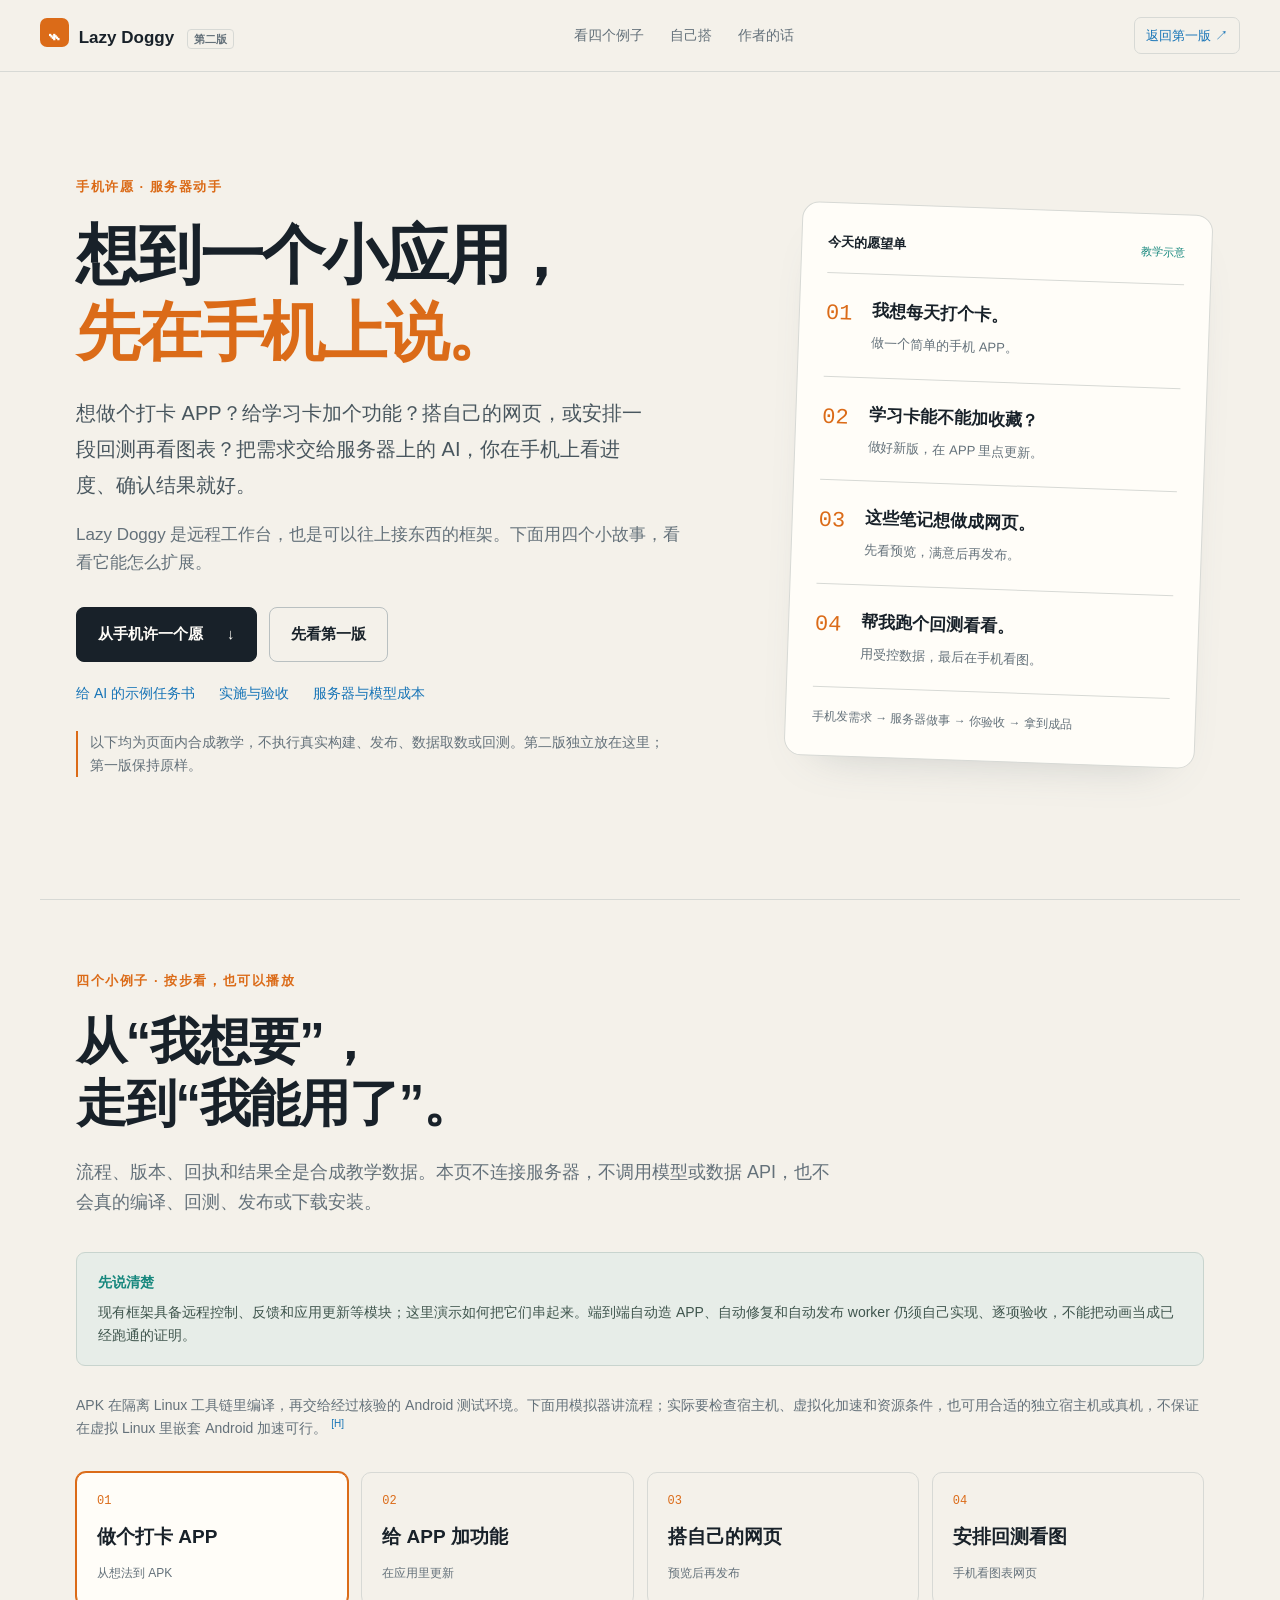
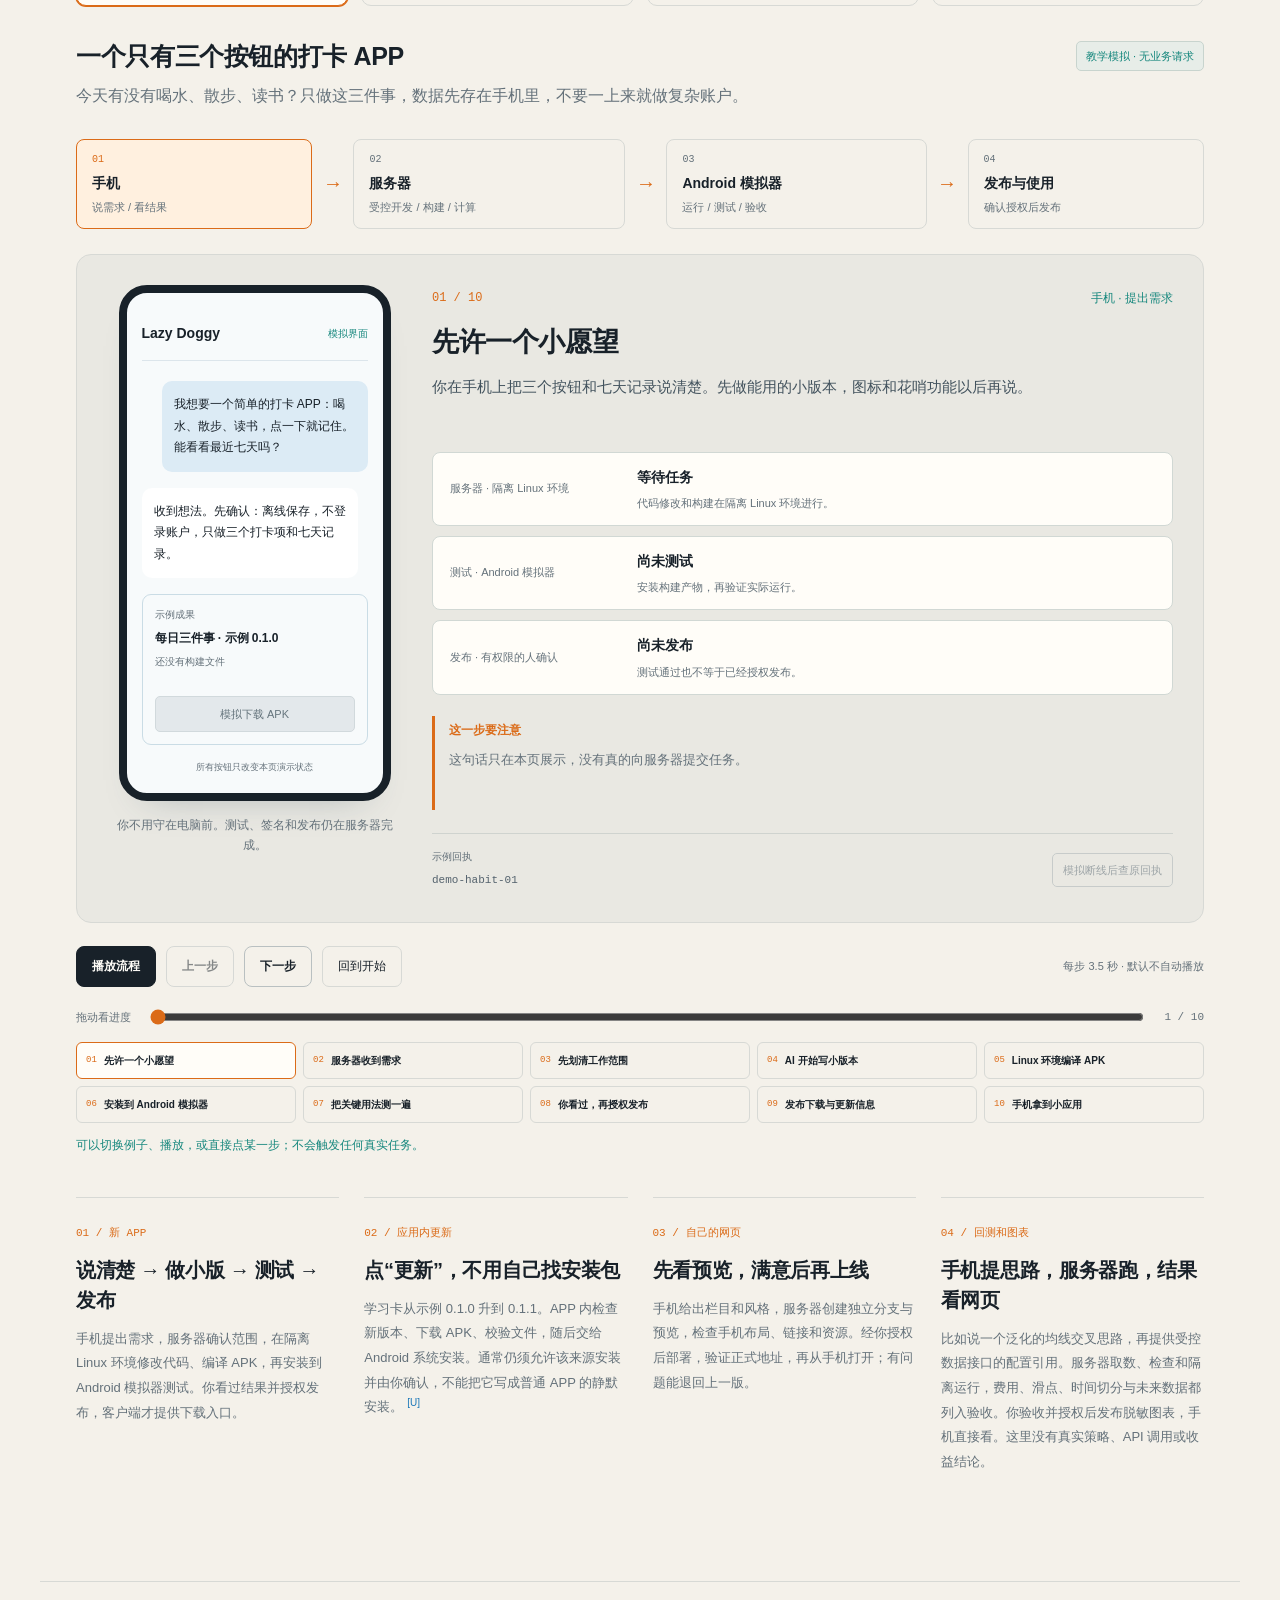
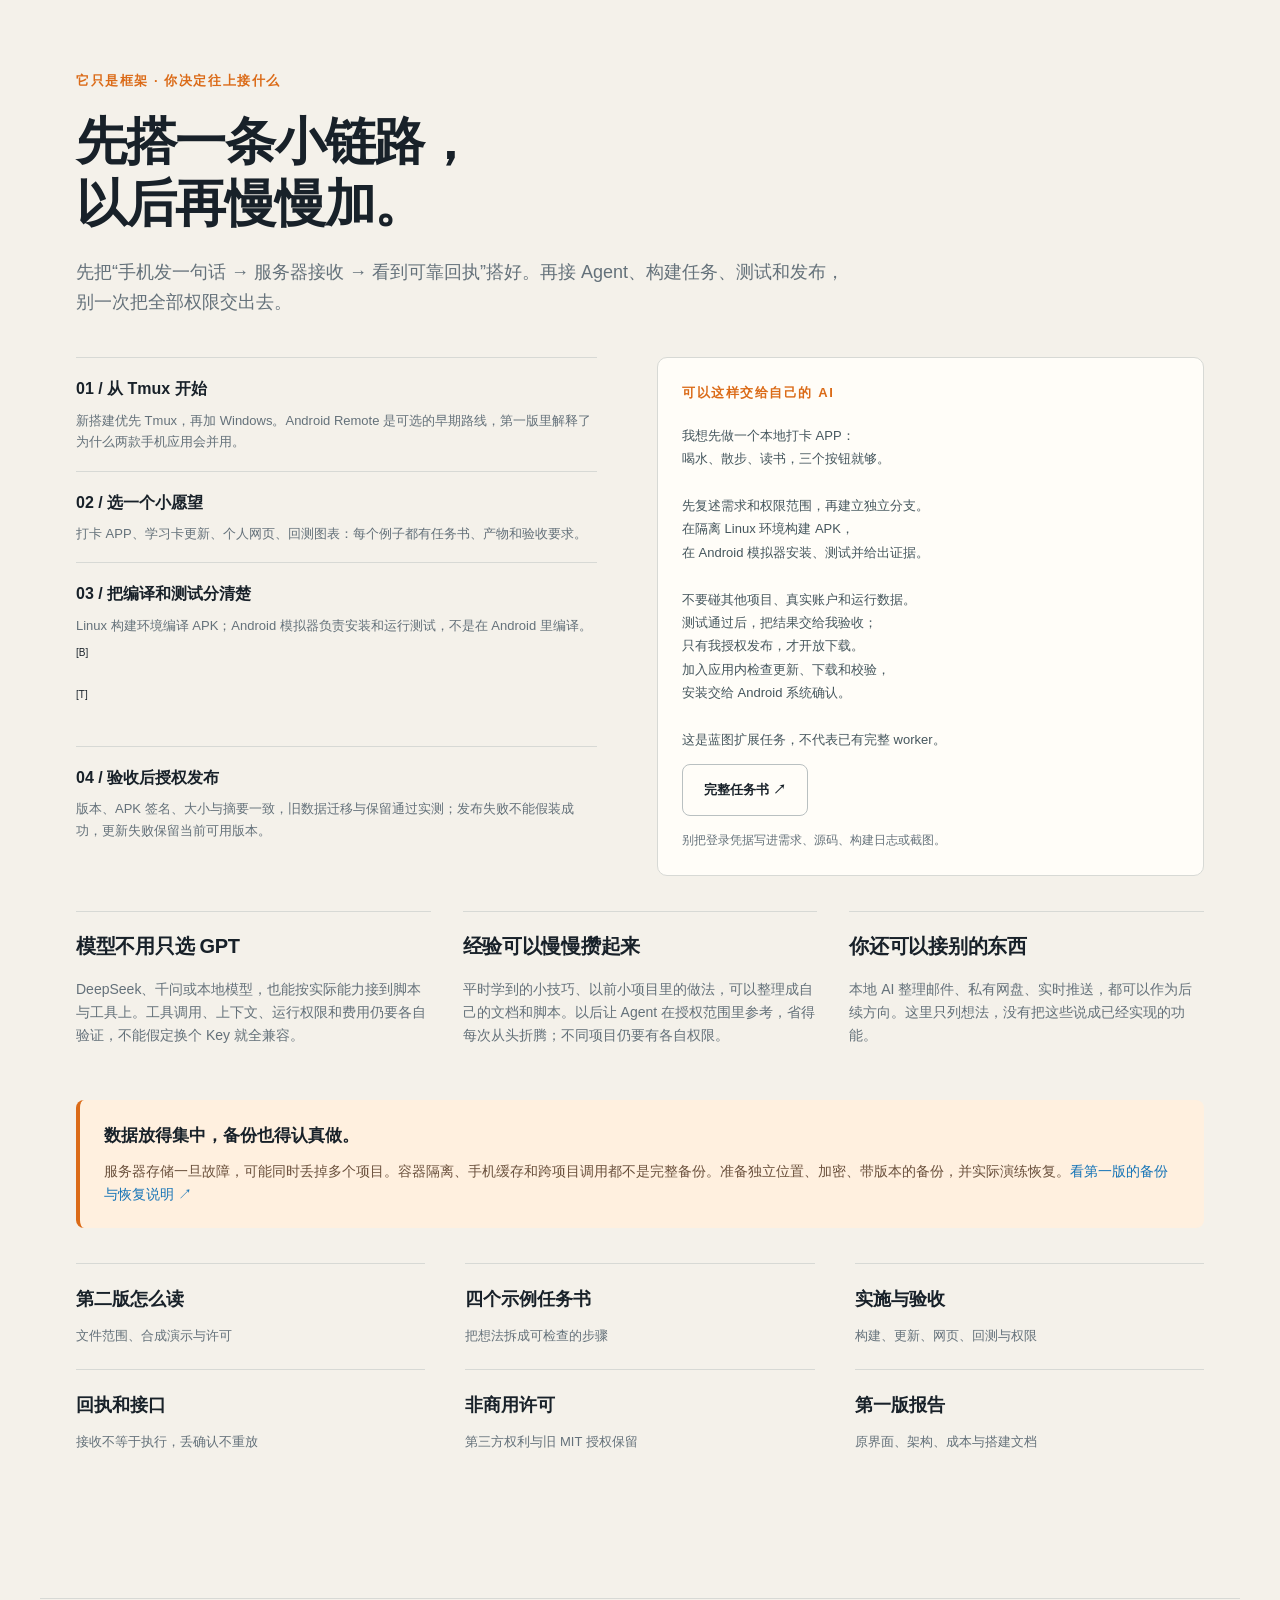
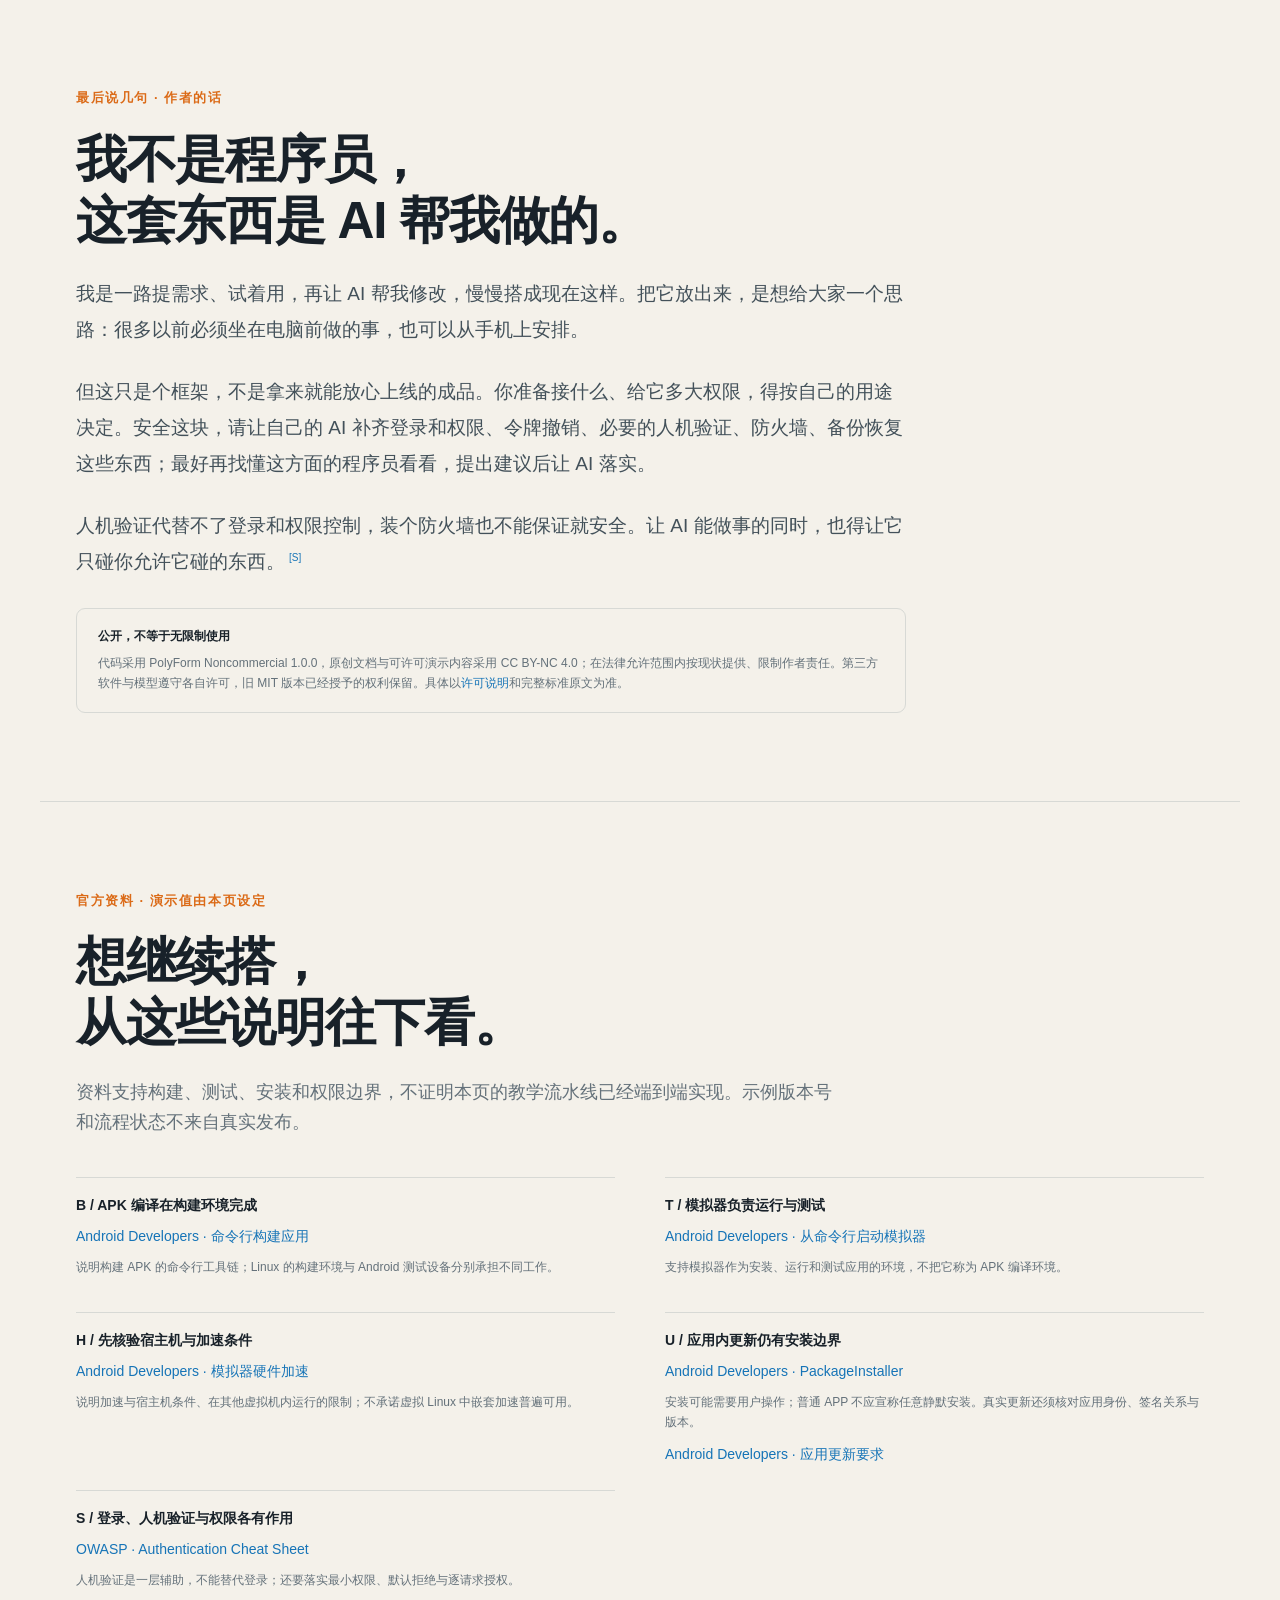
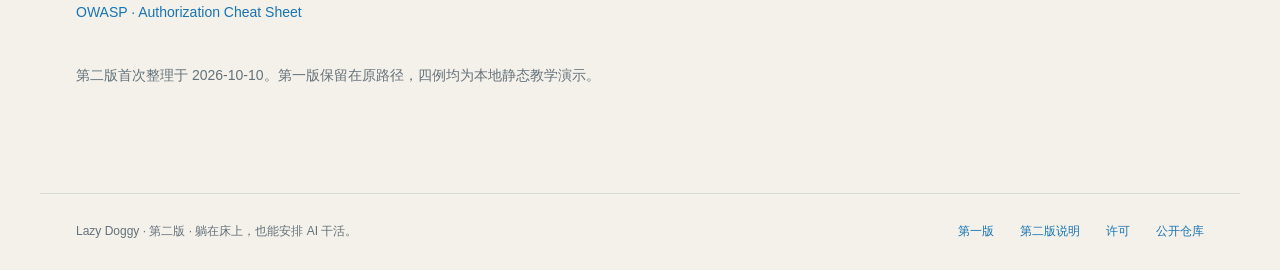
==== v2/index.html @ 96fee5d8 "Add separate second edition with four interactive teaching examples" ====
<!doctype html>
<html lang="zh-CN">
<head>
  <meta charset="utf-8">
  <meta name="viewport" content="width=device-width,initial-scale=1">
  <meta name="description" content="Lazy Doggy 第二版：手机许愿、服务器开发、应用内更新、网页发布与回测图表的四个互动教学示例。">
  <meta property="og:type" content="article">
  <meta property="og:title" content="Lazy Doggy 第二版 · 手机许愿，服务器动手">
  <meta property="og:description" content="四个合成教学小故事：做 APP、应用内更新、搭网页、看回测图表。框架怎么接，由你自己决定。">
  <meta property="og:url" content="https://hoary-stock.github.io/lazy-doggy/v2/">
  <meta name="referrer" content="no-referrer">
  <meta http-equiv="Content-Security-Policy" content="default-src 'none'; script-src 'self'; style-src 'self'; img-src 'self' data:; connect-src 'none'; object-src 'none'; base-uri 'none'; form-action 'none'">
  <title>Lazy Doggy 第二版 · 手机许愿，服务器动手</title>
  <link rel="stylesheet" href="../assets/showcase.css">
  <link rel="stylesheet" href="assets/v2.css">
  <script src="assets/scenarios.js" defer></script>
  <script src="assets/v2.js" defer></script>
</head>
<body>
<a class="skip" href="#overview">跳到正文</a>
<header class="topbar">
  <a class="brand" href="#overview"><span class="brand-mark" aria-hidden="true">⌁</span> Lazy Doggy <small>第二版</small></a>
  <nav aria-label="主要章节"><a href="#examples">看四个例子</a><a href="#build">自己搭</a><a href="#statement">作者的话</a></nav>
  <a class="quiet" href="../index.html">返回第一版 ↗</a>
</header>
<main>
<section class="page v2-hero" id="overview">
  <div>
    <p class="eyebrow">手机许愿 · 服务器动手</p>
    <h1>想到一个小应用，<br><em>先在手机上说。</em></h1>
    <p class="lead">想做个打卡 APP？给学习卡加个功能？搭自己的网页，或安排一段回测再看图表？把需求交给服务器上的 AI，你在手机上看进度、确认结果就好。</p>
    <p class="intro-text">Lazy Doggy 是远程工作台，也是可以往上接东西的框架。下面用四个小故事，看看它能怎么扩展。</p>
    <div class="hero-actions"><a class="primary" href="#examples">从手机许一个愿 <span aria-hidden="true">↓</span></a><a class="secondary" href="../index.html">先看第一版</a></div>
    <div class="hero-shortcuts"><a href="docs/example-tasks.md">给 AI 的示例任务书</a><a href="docs/implementation-checklist.md">实施与验收</a><a href="../docs/costs.md">服务器与模型成本</a></div>
    <p class="fine hero-boundary">以下均为页面内合成教学，不执行真实构建、发布、数据取数或回测。第二版独立放在这里；第一版保持原样。</p>
  </div>
  <aside class="wish-card" aria-label="四个教学愿望">
    <span class="card-topline">今天的愿望单 <span>教学示意</span></span>
    <div class="wish-item"><span>01</span><div><b>我想每天打个卡。</b><small>做一个简单的手机 APP。</small></div></div>
    <div class="wish-item"><span>02</span><div><b>学习卡能不能加收藏？</b><small>做好新版，在 APP 里点更新。</small></div></div>
    <div class="wish-item"><span>03</span><div><b>这些笔记想做成网页。</b><small>先看预览，满意后再发布。</small></div></div>
    <div class="wish-item"><span>04</span><div><b>帮我跑个回测看看。</b><small>用受控数据，最后在手机看图。</small></div></div>
    <p>手机发需求 → 服务器做事 → 你验收 → 拿到成品</p>
  </aside>
</section>

<section class="page example-page" id="examples">
  <p class="eyebrow">四个小例子 · 按步看，也可以播放</p>
  <h2>从“我想要”，<br>走到“我能用了”。</h2>
  <p class="intro">流程、版本、回执和结果全是合成教学数据。本页不连接服务器，不调用模型或数据 API，也不会真的编译、回测、发布或下载安装。</p>
  <div class="scope-note"><b>先说清楚</b><p>现有框架具备远程控制、反馈和应用更新等模块；这里演示如何把它们串起来。端到端自动造 APP、自动修复和自动发布 worker 仍须自己实现、逐项验收，不能把动画当成已经跑通的证明。</p></div>
  <p class="fine">APK 在隔离 Linux 工具链里编译，再交给经过核验的 Android 测试环境。下面用模拟器讲流程；实际要检查宿主机、虚拟化加速和资源条件，也可用合适的独立宿主机或真机，不保证在虚拟 Linux 里嵌套 Android 加速可行。<sup class="citation"><a href="#ref-android-acceleration" aria-label="参考 H：Android 模拟器硬件加速限制">[H]</a></sup></p>
  <div class="scenario-tabs" role="group" aria-label="选择示例">
    <button type="button" data-scenario="habit" aria-pressed="true"><span>01</span><b>做个打卡 APP</b><small>从想法到 APK</small></button>
    <button type="button" data-scenario="update" aria-pressed="false"><span>02</span><b>给 APP 加功能</b><small>在应用里更新</small></button>
    <button type="button" data-scenario="website" aria-pressed="false"><span>03</span><b>搭自己的网页</b><small>预览后再发布</small></button>
    <button type="button" data-scenario="backtest" aria-pressed="false"><span>04</span><b>安排回测看图</b><small>手机看图表网页</small></button>
  </div>
  <div class="scenario-summary"><div><h3 id="scenario-title">一个只有三个按钮的打卡 APP</h3><p id="scenario-description">今天有没有喝水、散步、读书？只做这三件事，数据先存在手机里，不要一上来就做复杂账户。</p></div><span class="synthetic-label">教学模拟 · 无业务请求</span></div>
  <div class="journey" aria-label="当前流程阶段">
    <div data-node="phone" class="journey-node is-active"><span>01</span><b>手机</b><small>说需求 / 看结果</small></div><span class="journey-arrow" aria-hidden="true">→</span>
    <div data-node="server" class="journey-node"><span>02</span><b>服务器</b><small>受控开发 / 构建 / 计算</small></div><span class="journey-arrow" aria-hidden="true">→</span>
    <div data-node="test" class="journey-node"><span>03</span><b id="test-node-title">Android 模拟器</b><small>运行 / 测试 / 验收</small></div><span class="journey-arrow" aria-hidden="true">→</span>
    <div data-node="release" class="journey-node"><span>04</span><b>发布与使用</b><small>确认授权后发布</small></div>
  </div>
  <div class="demo-board">
    <div class="demo-phone-wrap">
      <div class="demo-phone">
        <div class="demo-phone-head">Lazy Doggy <span>模拟界面</span></div>
        <p class="demo-message user-message" id="phone-wish">我想要一个简单的打卡 APP，喝水、散步、读书，点一下就记住。</p>
        <p class="demo-message agent-message" id="phone-reply">先把需求说清楚，再交给服务器。</p>
        <div class="phone-result" id="phone-result"><small>示例成果</small><b id="artifact-name">每日三件事 · 0.1.0</b><span id="artifact-status">还没有构建文件</span><button type="button" id="result-button" disabled>模拟下载 APK</button></div>
        <p class="phone-foot">所有按钮只改变本页演示状态</p>
      </div>
      <p class="device-caption" id="device-caption">你不用守在电脑前。测试、签名和发布仍在服务器完成。</p>
    </div>
    <div class="server-work">
      <div class="stage-head"><span id="step-counter">01 / 10</span><span id="step-badge">手机 · 提出需求</span></div>
      <h3 id="step-title">先许一个小愿望</h3>
      <p class="step-description" id="step-description">把最想要的功能说清楚，先做一个小版本。</p>
      <div class="work-cards">
        <article><span class="work-kicker">服务器 · 隔离 Linux 环境</span><b id="build-status">等待任务</b><p id="build-detail">代码修改和 APK 编译在这里进行。</p></article>
        <article><span class="work-kicker" id="test-kicker">测试 · Android 模拟器</span><b id="test-status">尚未测试</b><p id="test-detail">安装构建产物，再验证实际运行。</p></article>
        <article><span class="work-kicker">发布 · 有权限的人确认</span><b id="release-status">尚未发布</b><p id="release-detail">测试通过也不等于已经授权发布。</p></article>
      </div>
      <div class="step-guard"><b>这一步要注意</b><p id="step-guard">页面只是教学，没有真的向服务器提交任务。</p><span id="step-reference" class="step-reference"></span></div>
      <div class="receipt-line"><div><small>示例回执</small><code id="receipt-id">demo-habit-01</code></div><button type="button" id="receipt-button" disabled>模拟断线后查原回执</button></div>
    </div>
  </div>
  <div class="playback-controls" role="group" aria-label="流程播放与逐步控制">
    <button type="button" id="play-button" class="primary">播放流程</button><button type="button" id="previous-button" class="secondary" disabled>上一步</button><button type="button" id="next-button" class="secondary">下一步</button><button type="button" id="restart-button" class="quiet">回到开始</button>
    <span class="playback-note">每步 3.5 秒 · 默认不自动播放</span>
  </div>
  <div class="scrubber"><label for="step-range">拖动看进度</label><input id="step-range" type="range" min="0" max="9" value="0" step="1" aria-valuetext="第 1 步，共 10 步"><output id="range-label" for="step-range">1 / 10</output></div>
  <div id="step-list" class="step-list" role="group" aria-label="选择流程步骤"></div>
  <p id="interaction-status" class="interaction-status" role="status">可以切换例子、播放，或直接点某一步；不会触发任何真实任务。</p>
  <noscript><p class="scope-note">互动需要浏览器开启 JavaScript；也可以直接阅读下方流程摘要和示例任务书。</p></noscript>
  <div id="backtest-chart" class="backtest-panel" hidden>
    <div class="chart-heading"><div><p class="eyebrow">回测图表 · 只演示这条链路</p><h3>跑完以后，手机看一个图表网页。</h3></div><span id="chart-status" class="synthetic-label">先完成数据与脚本检查</span></div>
    <p class="fine">这条曲线只有 12 个预设合成数字，没有单位、标的、收益率或真实回测结论。切到第 7 步才展示；往回看，图表也会回到尚未生成的状态。</p>
    <svg id="synthetic-chart" class="synthetic-chart" viewBox="0 0 720 280" role="img" aria-labelledby="chart-title chart-description">
      <title id="chart-title">无单位合成教学曲线</title><desc id="chart-description">图表只展示页面预设的十二个数字，不是策略运算或实际回测结果。</desc>
      <g class="chart-grid"><path d="M62 38H690M62 88H690M62 138H690M62 188H690M62 238H690"></path><path d="M62 38V238M219 38V238M376 38V238M533 38V238M690 38V238"></path></g>
      <g class="chart-axis-text"><text x="62" y="23">合成值（无单位）</text><text x="62" y="262">1</text><text x="376" y="262" text-anchor="middle">示意时点</text><text x="690" y="262" text-anchor="end">12</text></g>
      <text id="chart-empty" class="chart-empty" x="376" y="143" text-anchor="middle">尚未生成 · 第 7 步出现合成曲线</text>
      <polyline id="backtest-chart-line" class="chart-line" points="" hidden></polyline>
      <g id="backtest-chart-points" class="chart-points" hidden></g>
    </svg>
    <div class="gif-preview"><div><b>也可以看这条链路的小动图</b><p>合成教学动图，曲线不是实际回测结果。动图和上方图表是两套独立的合成示意；它单独展示完整链路，不跟随上方步骤。默认显示静态图，点播放才切到动图；停止会回到静态图，不是暂停在原帧。</p><button id="gif-toggle" class="secondary" type="button" aria-pressed="false">播放动图</button><a href="assets/backtest-flow.gif" target="_blank" rel="noreferrer">查看完整动图 ↗</a><a href="docs/example-tasks.md">第四例任务书 ↗</a></div><figure><img id="backtest-flow-image" src="assets/backtest-flow.svg" width="840" height="1050" loading="lazy" alt="合成教学流程：手机提交泛化策略，服务器接收、检查数据、隔离回测并经授权发布图表，手机查看；不展示真实回测结果。"><figcaption>合成教学动图 · 仅说明流程，不运行策略</figcaption></figure></div>
  </div>
  <div class="example-summaries">
    <article><span>01 / 新 APP</span><h3>说清楚 → 做小版 → 测试 → 发布</h3><p>手机提出需求，服务器确认范围，在隔离 Linux 环境修改代码、编译 APK，再安装到 Android 模拟器测试。你看过结果并授权发布，客户端才提供下载入口。</p></article>
    <article><span>02 / 应用内更新</span><h3>点“更新”，不用自己找安装包</h3><p>学习卡从示例 0.1.0 升到 0.1.1。APP 内检查新版本、下载 APK、校验文件，随后交给 Android 系统安装。通常仍须允许该来源安装并由你确认，不能把它写成普通 APP 的静默安装。<sup class="citation"><a href="#ref-android-update" aria-label="参考 U：Android 安装与应用签名">[U]</a></sup></p></article>
    <article><span>03 / 自己的网页</span><h3>先看预览，满意后再上线</h3><p>手机给出栏目和风格，服务器创建独立分支与预览，检查手机布局、链接和资源。经你授权后部署，验证正式地址，再从手机打开；有问题能退回上一版。</p></article>
    <article><span>04 / 回测和图表</span><h3>手机提思路，服务器跑，结果看网页</h3><p>比如说一个泛化的均线交叉思路，再提供受控数据接口的配置引用。服务器取数、检查和隔离运行，费用、滑点、时间切分与未来数据都列入验收。你验收并授权后发布脱敏图表，手机直接看。这里没有真实策略、API 调用或收益结论。</p></article>
  </div>
</section>

<section class="page" id="build">
  <p class="eyebrow">它只是框架 · 你决定往上接什么</p>
  <h2>先搭一条小链路，<br>以后再慢慢加。</h2>
  <p class="intro">先把“手机发一句话 → 服务器接收 → 看到可靠回执”搭好。再接 Agent、构建任务、测试和发布，别一次把全部权限交出去。</p>
  <div class="build-layout">
    <ol class="build-steps">
      <li><a href="../docs/quickstart.md"><b>01 / 从 Tmux 开始</b><span>新搭建优先 Tmux，再加 Windows。Android Remote 是可选的早期路线，第一版里解释了为什么两款手机应用会并用。</span></a></li>
      <li><a href="docs/example-tasks.md"><b>02 / 选一个小愿望</b><span>打卡 APP、学习卡更新、个人网页、回测图表：每个例子都有任务书、产物和验收要求。</span></a></li>
      <li><a href="docs/implementation-checklist.md"><b>03 / 把编译和测试分清楚</b><span>Linux 构建环境编译 APK；Android 模拟器负责安装和运行测试，不是在 Android 里编译。</span></a><p class="build-citations"><sup class="citation"><a href="#ref-android-build" aria-label="参考 B：Android 命令行构建">[B]</a></sup><sup class="citation"><a href="#ref-android-test" aria-label="参考 T：Android 模拟器测试">[T]</a></sup></p></li>
      <li><a href="../docs/updates-feedback.md"><b>04 / 验收后授权发布</b><span>版本、APK 签名、大小与摘要一致，旧数据迁移与保留通过实测；发布失败不能假装成功，更新失败保留当前可用版本。</span></a></li>
    </ol>
    <aside class="prompt-panel"><p class="eyebrow">可以这样交给自己的 AI</p><pre>我想先做一个本地打卡 APP：
喝水、散步、读书，三个按钮就够。

先复述需求和权限范围，再建立独立分支。
在隔离 Linux 环境构建 APK，
在 Android 模拟器安装、测试并给出证据。

不要碰其他项目、真实账户和运行数据。
测试通过后，把结果交给我验收；
只有我授权发布，才开放下载。
加入应用内检查更新、下载和校验，
安装交给 Android 系统确认。

这是蓝图扩展任务，不代表已有完整 worker。</pre><div class="prompt-actions"><a class="secondary" href="docs/example-tasks.md">完整任务书 ↗</a></div><p class="fine">别把登录凭据写进需求、源码、构建日志或截图。</p></aside>
  </div>
  <div class="extension-grid">
    <article><h3>模型不用只选 GPT</h3><p>DeepSeek、千问或本地模型，也能按实际能力接到脚本与工具上。工具调用、上下文、运行权限和费用仍要各自验证，不能假定换个 Key 就全兼容。</p></article>
    <article><h3>经验可以慢慢攒起来</h3><p>平时学到的小技巧、以前小项目里的做法，可以整理成自己的文档和脚本。以后让 Agent 在授权范围里参考，省得每次从头折腾；不同项目仍要有各自权限。</p></article>
    <article><h3>你还可以接别的东西</h3><p>本地 AI 整理邮件、私有网盘、实时推送，都可以作为后续方向。这里只列想法，没有把这些说成已经实现的功能。</p></article>
  </div>
  <div class="risk-note central-risk"><b>数据放得集中，备份也得认真做。</b><p>服务器存储一旦故障，可能同时丢掉多个项目。容器隔离、手机缓存和跨项目调用都不是完整备份。准备独立位置、加密、带版本的备份，并实际演练恢复。<a href="../docs/backup-recovery.md">看第一版的备份与恢复说明 ↗</a></p></div>
  <div class="document-grid"><a href="README.md"><b>第二版怎么读</b><span>文件范围、合成演示与许可</span></a><a href="docs/example-tasks.md"><b>四个示例任务书</b><span>把想法拆成可检查的步骤</span></a><a href="docs/implementation-checklist.md"><b>实施与验收</b><span>构建、更新、网页、回测与权限</span></a><a href="../docs/contracts.md"><b>回执和接口</b><span>接收不等于执行，丢确认不重放</span></a><a href="../docs/licensing.md"><b>非商用许可</b><span>第三方权利与旧 MIT 授权保留</span></a><a href="../index.html"><b>第一版报告</b><span>原界面、架构、成本与搭建文档</span></a></div>
</section>

<section class="page statement-page" id="statement">
  <p class="eyebrow">最后说几句 · 作者的话</p>
  <h2>我不是程序员，<br>这套东西是 AI 帮我做的。</h2>
  <div class="author-note"><p>我是一路提需求、试着用，再让 AI 帮我修改，慢慢搭成现在这样。把它放出来，是想给大家一个思路：很多以前必须坐在电脑前做的事，也可以从手机上安排。</p><p>但这只是个框架，不是拿来就能放心上线的成品。你准备接什么、给它多大权限，得按自己的用途决定。安全这块，请让自己的 AI 补齐登录和权限、令牌撤销、必要的人机验证、防火墙、备份恢复这些东西；最好再找懂这方面的程序员看看，提出建议后让 AI 落实。</p><p>人机验证代替不了登录和权限控制，装个防火墙也不能保证就安全。让 AI 能做事的同时，也得让它只碰你允许它碰的东西。<sup class="citation"><a href="#ref-security" aria-label="参考 S：访问控制与安全设计">[S]</a></sup></p></div>
  <div class="license-note scope-note"><b>公开，不等于无限制使用</b><p>代码采用 PolyForm Noncommercial 1.0.0，原创文档与可许可演示内容采用 CC BY-NC 4.0；在法律允许范围内按现状提供、限制作者责任。第三方软件与模型遵守各自许可，旧 MIT 版本已经授予的权利保留。具体以<a href="../docs/licensing.md">许可说明</a>和完整标准原文为准。</p></div>
</section>

<section class="page references-page" id="sources">
  <p class="eyebrow">官方资料 · 演示值由本页设定</p>
  <h2>想继续搭，<br>从这些说明往下看。</h2>
  <p class="intro">资料支持构建、测试、安装和权限边界，不证明本页的教学流水线已经端到端实现。示例版本号和流程状态不来自真实发布。</p>
  <div class="references">
    <article class="reference-entry" id="ref-android-build"><b>B / APK 编译在构建环境完成</b><a href="https://developer.android.com/build/building-cmdline" rel="noreferrer">Android Developers · 命令行构建应用</a><p>说明构建 APK 的命令行工具链；Linux 的构建环境与 Android 测试设备分别承担不同工作。</p></article>
    <article class="reference-entry" id="ref-android-test"><b>T / 模拟器负责运行与测试</b><a href="https://developer.android.com/studio/run/emulator-commandline" rel="noreferrer">Android Developers · 从命令行启动模拟器</a><p>支持模拟器作为安装、运行和测试应用的环境，不把它称为 APK 编译环境。</p></article>
    <article class="reference-entry" id="ref-android-acceleration"><b>H / 先核验宿主机与加速条件</b><a href="https://developer.android.com/studio/run/emulator-acceleration" rel="noreferrer">Android Developers · 模拟器硬件加速</a><p>说明加速与宿主机条件、在其他虚拟机内运行的限制；不承诺虚拟 Linux 中嵌套加速普遍可用。</p></article>
    <article class="reference-entry" id="ref-android-update"><b>U / 应用内更新仍有安装边界</b><a href="https://developer.android.com/reference/android/content/pm/PackageInstaller.html" rel="noreferrer">Android Developers · PackageInstaller</a><p>安装可能需要用户操作；普通 APP 不应宣称任意静默安装。真实更新还须核对应用身份、签名关系与版本。</p><a href="https://developer.android.com/google/play/app-updates" rel="noreferrer">Android Developers · 应用更新要求</a></article>
    <article class="reference-entry" id="ref-security"><b>S / 登录、人机验证与权限各有作用</b><a href="https://cheatsheetseries.owasp.org/cheatsheets/Authentication_Cheat_Sheet.html" rel="noreferrer">OWASP · Authentication Cheat Sheet</a><p>人机验证是一层辅助，不能替代登录；还要落实最小权限、默认拒绝与逐请求授权。</p><a href="https://cheatsheetseries.owasp.org/cheatsheets/Authorization_Cheat_Sheet.html" rel="noreferrer">OWASP · Authorization Cheat Sheet</a></article>
  </div>
  <p class="fine">第二版首次整理于 2026-10-10。第一版保留在原路径，四例均为本地静态教学演示。</p>
</section>
</main>
<footer><span>Lazy Doggy · 第二版 · 躺在床上，也能安排 AI 干活。</span><a href="../index.html">第一版</a><a href="README.md">第二版说明</a><a href="../docs/licensing.md">许可</a><a href="https://github.com/Hoary-Stock/lazy-doggy" rel="noreferrer">公开仓库</a></footer>
</body>
</html>
---- assets/showcase.css ----
:root{--paper:#f4f1ea;--strong:#fffdf8;--ink:#182129;--muted:#64717a;--line:#d7d9d5;--blue:#1674b7;--orange:#db6b18;--green:#069b72;--teal:#16877d;--sans:ui-sans-serif,-apple-system,"PingFang SC","Noto Sans SC","Noto Sans CJK SC","Segoe UI","Microsoft YaHei",sans-serif;--mono:ui-monospace,"SF Mono",Menlo,Consolas,monospace}
*{box-sizing:border-box}html{scroll-behavior:smooth;scroll-padding-top:90px}body{margin:0;background:var(--paper);color:var(--ink);font-family:var(--sans);line-height:1.65}button,input,select{font:inherit}button,a{-webkit-tap-highlight-color:transparent}button{cursor:pointer}a{color:var(--blue);text-decoration:none}a:hover{text-decoration:underline}a:focus-visible,button:focus-visible,input:focus-visible,select:focus-visible,summary:focus-visible{outline:3px solid var(--orange);outline-offset:4px}button{color:var(--ink)}h1,h2,h3,p{margin-top:0}h1,h2,h3{line-height:1.2}h1{font-size:clamp(48px,5.6vw,80px);letter-spacing:-.035em;margin-bottom:24px}h1 em{font-style:normal;color:var(--orange)}h2{font-size:clamp(34px,4vw,52px);letter-spacing:-.025em;margin-bottom:24px}h3{font-size:24px;letter-spacing:-.015em}p{margin-bottom:18px}small,.fine{font-size:14px;color:var(--muted)}[hidden]{display:none!important}.skip{position:fixed;top:-70px;z-index:100;background:var(--ink);color:white;padding:12px}.skip:focus{top:0}
.topbar{position:sticky;top:0;height:72px;z-index:20;display:flex;align-items:center;justify-content:space-between;gap:24px;padding:0 max(24px,calc((100vw - 1200px)/2));background:rgba(244,241,234,.96);border-bottom:1px solid var(--line);backdrop-filter:blur(12px)}.brand{font-size:17px;color:var(--ink);font-weight:750;white-space:nowrap}.brand-mark{display:inline-grid;place-items:center;width:29px;height:29px;border-radius:7px;background:var(--orange);color:white;font-size:22px;margin-right:5px}.brand small{font-size:11px;border:1px solid var(--line);padding:3px 6px;margin-left:8px;border-radius:4px;vertical-align:middle}.topbar nav{display:flex;gap:26px;white-space:nowrap}.topbar nav a{font-size:14px;color:var(--muted)}.quiet{border:1px solid var(--line);border-radius:7px;background:transparent;padding:7px 11px;font-size:13px;white-space:nowrap}.page{max-width:1200px;min-height:760px;margin:0 auto;padding:88px 36px;border-bottom:1px solid var(--line);scroll-margin-top:72px}.eyebrow{font-size:13px;font-weight:800;letter-spacing:.12em;color:var(--orange);margin-bottom:20px}.intro{font-size:18px;color:var(--muted);max-width:770px;margin-bottom:34px}.lead{font-size:20px;max-width:570px;color:#48565e;line-height:1.8}.primary,.secondary{display:inline-flex;align-items:center;justify-content:center;gap:24px;border-radius:8px;padding:14px 21px;font-size:15px;font-weight:650;border:1px solid var(--ink)}.primary{color:var(--strong);background:var(--ink)}.primary:hover{background:#303c45;text-decoration:none}.secondary{color:var(--ink);background:transparent;border-color:#b9c0c1}.secondary:hover{background:var(--strong);text-decoration:none}.text-link{display:inline-block;margin-top:8px;font-size:15px}.hero{display:grid;grid-template-columns:1.2fr 1fr;align-items:center;gap:40px;padding-top:65px;min-height:calc(100vh - 72px)}.hero-actions{display:flex;gap:12px;flex-wrap:wrap;margin:30px 0 20px}.hero-shortcuts{display:flex;gap:24px;font-size:14px;margin-bottom:26px;flex-wrap:wrap}.hero-visual{position:relative;display:flex;flex-direction:column;align-items:center;padding:15px 0}.visual-kicker{font-size:13px;letter-spacing:.06em;color:var(--teal);margin-bottom:21px}.live-dot{display:inline-block;width:7px;height:7px;background:var(--green);border-radius:50%;margin-right:7px}.phone{padding:10px;background:#1c242b;border:1px solid #39434b;border-radius:36px;box-shadow:0 35px 65px -30px #53626c66;overflow:hidden}.hero-phone{width:266px;min-height:495px;transform:rotate(3deg)}.hero-phone img{display:block;width:100%;height:auto;max-height:545px;object-fit:contain;border-radius:26px}.phone-demo{background:#f6f9fb;border-radius:25px;padding:30px 13px 16px;min-height:495px;font-size:12px}.demo-top{font-weight:700;margin-bottom:16px}.demo-top span{font-size:10px;color:var(--green);float:right}.demo-tabs{font-size:10px;color:var(--blue);border-bottom:1px solid #dce5ee;padding-bottom:13px;margin-bottom:40px}.bubble{border-radius:12px;background:white;padding:12px;margin-bottom:18px;font-size:12px;line-height:1.6}.bubble.user{background:#e1eef7;margin-left:17px}.demo-file{padding:10px;border:1px solid #cbdbe5;border-radius:9px;margin:33px 0 13px}.demo-file small{font-size:9px;display:block;margin-left:15px}.demo-compose{background:white;border:1px solid #cbdbe5;border-radius:12px;padding:12px;color:var(--muted)}.demo-compose b{float:right;color:var(--blue)}.demo-label{font-size:9px;display:block;text-align:center;margin-top:14px}.server-note{display:flex;align-items:center;gap:13px;background:var(--strong);border:1px solid var(--line);padding:15px 24px;border-radius:9px;margin-top:25px;z-index:1}.server-note>span{font-size:30px;color:var(--orange)}.server-note b,.server-note small{display:block}.server-note b{font-size:14px}.server-note small{font-size:12px}
.segmented{display:inline-flex;max-width:100%;overflow-x:auto;padding:4px;gap:4px;border:1px solid var(--line);border-radius:10px;margin-bottom:30px;background:#e9e7e0}.segmented button{border:0;border-radius:7px;background:transparent;padding:10px 17px;white-space:nowrap;color:var(--muted);font-size:14px}.segmented button[aria-pressed=true]{background:var(--strong);color:var(--ink);box-shadow:0 1px 5px #1111}.scene-layout{display:grid;grid-template-columns:1fr 1.1fr;gap:60px;align-items:center;padding:12px 0 30px}.scene-story p{font-size:18px;color:var(--muted)}.number{font-family:var(--mono);display:block;color:var(--orange);font-size:40px;font-weight:600;margin-bottom:20px}.scene-steps{list-style:none;padding:0;margin:0;border-left:1px solid #b9c0c1}.scene-steps li{position:relative;margin:0 0 28px 26px;padding-left:10px}.scene-steps li:before{content:"";position:absolute;left:-32px;top:10px;background:var(--paper);border:3px solid var(--orange);width:10px;height:10px;border-radius:50%}.scene-steps span,.scene-steps b,.scene-steps small{display:block}.scene-steps span{font-size:12px;color:var(--teal)}.scene-steps b{font-size:21px}.scene-steps small{font-size:14px}.note{display:flex;gap:22px;border-top:1px solid var(--line);padding-top:22px;margin-top:24px;font-size:14px}.note b{flex-shrink:0;color:var(--teal)}.note span{color:var(--muted)}.tour-layout{display:grid;grid-template-columns:1fr 1.1fr;gap:40px;align-items:start}.tour-copy{padding-top:25px}.status-pill{display:inline-block;padding:4px 9px;border:1px solid #c3d5d0;color:var(--teal);border-radius:5px;font-size:12px;margin-bottom:22px}.tour-copy>p:not(.fine):not(.status-pill){font-size:18px;color:var(--muted)}.tour-controls{display:flex;flex-direction:column;gap:8px;margin:25px 0}.tour-controls button{display:flex;align-items:center;gap:12px;padding:12px 14px;border:1px solid var(--line);background:transparent;border-radius:8px;text-align:left;font-size:14px}.tour-controls button[aria-pressed=true]{border-color:var(--teal);background:var(--strong);color:var(--teal)}.tour-controls button span{font-family:var(--mono);font-size:12px;color:var(--muted)}.tour-links{display:flex;gap:25px;flex-wrap:wrap;font-size:14px;margin-bottom:20px}.tour-figure{margin:0;display:flex;align-items:center;flex-direction:column;gap:16px;min-height:490px;background:#e9e8e2;border:1px solid var(--line);border-radius:12px;padding:22px}.image-button{border:0;padding:0;display:block;background:transparent;min-height:440px;width:100%;cursor:zoom-in}.image-button img{display:block;max-height:570px;width:100%;object-fit:contain}.tour-figure figcaption{font-size:12px;color:var(--muted);text-align:center}.feature-list{display:grid;grid-template-columns:1fr 1fr;column-gap:70px;row-gap:34px;margin-top:40px}.feature-list article{display:flex;gap:23px;border-top:1px solid var(--line);padding-top:24px}.feature-list article>span{font-family:var(--mono);font-size:13px;color:var(--orange);padding-top:5px}.feature-list h3{font-size:23px;margin-bottom:15px}.feature-list p{font-size:16px;color:var(--muted)}.feature-list a{font-size:14px}
.topology{display:flex;flex-direction:column;align-items:center;margin-top:35px}.topo-clients,.topo-external{display:flex;flex-direction:column;align-items:center;gap:10px}.node{border:1px solid #b9c0c1;padding:14px 20px;border-radius:8px;background:var(--strong);text-align:left;transition:border-color .15s,box-shadow .15s}.node b,.node small{display:block}.node b{font-size:15px}.node small{font-size:12px}.node.selected{border-color:var(--orange);box-shadow:0 0 0 2px #db6b181c}.connector{color:var(--muted);font-size:12px}.server-boundary{border:1px dashed #9faeae;border-radius:12px;padding:36px 25px 22px;width:100%;position:relative;margin:14px 0}.boundary-label{position:absolute;top:-11px;left:20px;background:var(--paper);padding:0 10px;font-size:11px;letter-spacing:.06em;color:var(--teal);font-weight:700}.topo-row{display:flex;align-items:center;gap:15px;justify-content:space-between}.topo-row .node{flex:1}.arrow{color:var(--orange)}.topo-bottom{display:flex;gap:20px;margin-top:22px}.topo-bottom .node{flex:1;background:transparent}.topo-detail{margin-top:35px;border-left:3px solid var(--orange);padding:5px 0 5px 22px}.topo-detail h3{font-size:19px;margin-bottom:9px}.topo-detail p{font-size:15px;color:var(--muted);margin-bottom:8px}.topo-detail a{font-size:13px}.citation{font-size:10px;margin-left:4px;line-height:0}.provider-chips{display:flex;gap:8px;flex-wrap:wrap;margin-bottom:36px}.provider-chips span{border:1px solid var(--line);padding:6px 12px;border-radius:5px;font-size:14px;background:var(--strong)}.provider-chips .planned{background:transparent;border-style:dashed;color:var(--muted)}.two{display:grid;grid-template-columns:1fr 1fr;gap:70px;margin:30px 0}.two p{font-size:17px;color:var(--muted)}.control-lab{background:var(--strong);border:1px solid var(--line);border-radius:10px;padding:26px;display:flex;flex-direction:column;align-items:start}.control-lab label{font-size:13px;margin-bottom:7px}.control-lab select{width:100%;margin-bottom:17px}.control-lab output{font-family:var(--mono);font-size:12px;background:#e5ece9;padding:10px;width:100%;margin-bottom:17px;border-radius:5px}.control-lab small{font-size:12px}.control-lab .status-pill{margin-bottom:17px}.requirement-row{display:grid;grid-template-columns:repeat(3,1fr);gap:45px;margin:40px 0}.big-symbol{font-size:40px;color:var(--orange);display:block;margin-bottom:25px}.requirement-row h3{font-size:22px}.requirement-row p{font-size:16px;color:var(--muted)}
input,select{border:1px solid #b9c0c1;background:var(--strong);color:var(--ink);padding:10px 12px;border-radius:6px;min-width:0;max-width:100%;font-size:14px}.cost-layout{display:grid;grid-template-columns:1fr 1.05fr;gap:80px;margin:30px 0}.cost-inputs{display:grid;gap:9px}.cost-inputs label{font-size:13px;margin-top:7px;color:var(--muted)}.cost-result{padding:28px 35px;background:var(--strong);border:1px solid var(--line);border-radius:12px;align-self:start}.cost-label{font-size:12px;color:var(--teal)}.cost-total{display:flex;gap:10px;align-items:baseline;margin-top:15px;flex-wrap:wrap}.cost-total output{font-size:56px;font-weight:750;letter-spacing:-.04em;color:var(--orange)}.cost-total>span{font-size:16px;color:var(--muted)}.converted{font-size:15px;color:var(--muted)}dl{margin:22px 0}dl>div{display:flex;justify-content:space-between;gap:15px;padding:7px 0;font-size:13px}dd{margin:0;font-family:var(--mono)}.annual{border-top:1px solid var(--line);margin-top:8px;padding-top:15px}.cost-result p{font-size:12px;color:var(--muted);margin-bottom:8px}.cost-extra{margin-top:25px}.cost-extra p{font-size:14px;color:var(--muted)}details{border-top:1px solid var(--line);padding:18px 0}summary{cursor:pointer;font-weight:600;font-size:17px;margin-bottom:10px}.bug-grid{display:grid;grid-template-columns:1fr 1fr;gap:15px 50px;margin:35px 0 20px}.bug-grid summary span{font-family:var(--mono);color:var(--orange);font-size:12px;margin-right:12px}.bug-grid p{font-size:15px;color:var(--muted);margin:14px 0}.bug-grid p b{color:var(--ink);font-weight:550}.build-layout{display:grid;grid-template-columns:1fr 1.05fr;gap:60px;margin-top:40px}.build-steps{list-style:none;padding:0;margin:0}.build-steps li{border-top:1px solid var(--line);padding:18px 0}.build-steps a{display:block;color:var(--ink)}.build-steps b,.build-steps span{display:block}.build-steps b{font-size:16px;font-weight:650}.build-steps span{font-size:13px;color:var(--muted);margin-top:7px}.prompt-panel{background:var(--strong);border:1px solid var(--line);border-radius:10px;padding:24px;align-self:start}.prompt-panel pre{white-space:pre-wrap;overflow-wrap:anywhere;font:13px/1.8 var(--sans);color:#45565d;margin-top:0}.prompt-actions{display:flex;align-items:center;gap:20px;flex-wrap:wrap}.prompt-actions a{font-size:13px}.prompt-panel .fine{font-size:12px;margin-top:15px;margin-bottom:0}.document-grid{display:grid;grid-template-columns:repeat(3,1fr);gap:0 40px;margin:35px 0}.document-grid a{display:block;padding:21px 0;border-top:1px solid var(--line);color:var(--ink)}.document-grid b{display:block;font-size:18px;margin-bottom:7px}.document-grid span{font-size:13px;color:var(--muted)}.download-row{display:flex;gap:12px;flex-wrap:wrap;margin:36px 0 23px}.references{display:grid;grid-template-columns:1fr 1fr;gap:24px 50px;margin:40px 0}.reference-entry{padding-top:16px;border-top:1px solid var(--line);scroll-margin-top:90px}.reference-entry:target{background:#db6b180c}.reference-entry b{display:block;font-size:14px;margin-bottom:8px}.reference-entry a{font-size:14px}.reference-entry p{font-size:12px;color:var(--muted);margin:10px 0}.references-page{min-height:0}footer{max-width:1200px;margin:0 auto;display:flex;gap:26px;flex-wrap:wrap;font-size:12px;color:var(--muted);padding:28px 36px}footer>span{margin-right:auto}dialog{border:1px solid var(--line);border-radius:12px;padding:35px 25px 15px;background:var(--strong);max-width:94vw;max-height:95vh;color:var(--ink)}dialog::backdrop{background:#111b;backdrop-filter:blur(4px)}dialog img{display:block;max-height:78vh;max-width:86vw;object-fit:contain;margin:auto}dialog p{font-size:12px;color:var(--muted);margin-top:15px;text-align:center}.dialog-close{position:absolute;right:8px;top:3px;background:transparent;border:0;font-size:28px;padding:0 7px}.deck-controls{position:fixed;bottom:18px;right:20px;z-index:25;display:flex;align-items:center;gap:16px;border:1px solid var(--line);border-radius:9px;background:var(--strong);padding:5px 8px;box-shadow:0 2px 15px #1111}.deck-controls button{border:0;background:transparent;padding:5px 12px;font-size:18px}.deck-controls output{font-family:var(--mono);font-size:12px;color:var(--muted)}.deck .page:not(.active){display:none}.deck .page{min-height:calc(100vh - 72px);border-bottom:0;padding-top:50px;padding-bottom:80px}.deck footer{display:none}
@media(min-width:1400px){.hero-visual{padding-left:30px}.hero-phone{width:284px}.page{min-height:820px}}@media(max-width:900px){.topbar{padding:0 20px;gap:14px}.topbar nav{gap:14px}.brand small{display:none}.page{padding:60px 28px;min-height:0}.hero{min-height:760px;gap:22px}.hero-phone{width:230px}.hero .lead{font-size:17px}.scene-layout{gap:30px}.tour-layout{gap:25px;grid-template-columns:1fr 1fr}.feature-list{gap:25px}.cost-layout{gap:35px}.topo-row{gap:8px}.node{padding:12px}.node b{font-size:13px}.node small{font-size:11px}.two{gap:35px}.build-layout{gap:25px}.requirement-row{gap:25px}.document-grid{gap:0 25px}.cost-total output{font-size:46px}}
@media(max-width:620px){html{scroll-padding-top:114px}.topbar{height:auto;min-height:65px;flex-wrap:wrap;padding:12px 18px;gap:8px 12px}.brand{font-size:15px;flex:1}.topbar nav{order:3;width:100%;justify-content:space-between;margin-top:3px}.topbar nav a{font-size:12px}.topbar .quiet{font-size:11px;padding:5px 8px}.brand-mark{width:25px;height:25px;font-size:19px}.page{padding:49px 22px;scroll-margin-top:109px}.hero{display:flex;flex-direction:column;align-items:stretch;min-height:0;padding-top:38px;gap:35px}.hero h1{font-size:52px;letter-spacing:-.02em;line-height:1.18}.hero .lead{font-size:17px}.hero-actions{margin-top:23px;gap:9px}.primary,.secondary{font-size:13px;padding:12px 16px;gap:14px}.hero-shortcuts{gap:15px;font-size:12px}.hero-visual{padding:0 0 10px}.hero-phone{width:245px}.server-note{padding:12px 20px}.eyebrow{font-size:11px;margin-bottom:17px}h2{font-size:34px}h3{font-size:21px}.intro{font-size:15px;margin-bottom:24px}.segmented{width:100%;margin-bottom:25px}.segmented button{padding:9px 12px;font-size:12px;flex:1}.scene-layout,.tour-layout,.two,.cost-layout,.build-layout{grid-template-columns:1fr;gap:25px}.scene-story p{font-size:16px}.number{font-size:30px;margin-bottom:16px}.scene-steps{margin-left:8px}.scene-steps b{font-size:18px}.note{flex-direction:column;gap:8px;font-size:13px}.tour-copy{padding-top:0}.tour-copy>p:not(.fine):not(.status-pill){font-size:16px}.tour-figure{min-height:400px;padding:17px}.image-button{min-height:340px}.image-button img{max-height:540px}.tour-controls{gap:7px;margin:20px 0}.tour-controls button{font-size:12px;padding:10px}.feature-list{grid-template-columns:1fr;row-gap:23px;margin-top:30px}.feature-list h3{font-size:21px}.feature-list p{font-size:15px}.server-boundary{padding:27px 13px 15px}.topo-row{flex-direction:column}.topo-row .node{width:100%}.arrow{transform:rotate(90deg)}.topo-bottom{flex-direction:column;gap:10px;margin-top:14px}.node b{font-size:14px}.node small{font-size:12px}.topo-detail h3{font-size:17px}.topo-detail p{font-size:14px}.topo-clients,.topo-external{width:100%}.topo-clients .node,.topo-external .node{width:100%}.provider-chips span{font-size:12px;padding:5px 9px}.two p{font-size:15px}.requirement-row{grid-template-columns:1fr;gap:20px;margin:30px 0}.requirement-row article{display:grid;grid-template-columns:45px 1fr;gap:8px 14px}.big-symbol{grid-row:1/3;margin:0;font-size:32px}.requirement-row h3{font-size:21px;margin:0}.requirement-row p{grid-column:2;font-size:14px;margin-bottom:8px}.cost-result{padding:24px}.cost-total output{font-size:51px}.bug-grid{grid-template-columns:1fr;gap:7px}summary{font-size:16px}.bug-grid p{font-size:14px}.document-grid{grid-template-columns:1fr 1fr;gap:0 18px}.document-grid b{font-size:16px}.document-grid span{font-size:11px}.document-grid a{padding:17px 0}.references{grid-template-columns:1fr;gap:18px}.download-row .primary,.download-row .secondary{width:100%}.download-row{gap:10px}footer{padding:25px 22px;font-size:11px;gap:16px}footer>span{width:100%}.deck .page{padding-top:34px;min-height:calc(100vh - 109px)}.deck-controls{bottom:12px;right:12px}.fine{font-size:12px}.reference-entry{scroll-margin-top:120px}}
@media(prefers-reduced-motion:reduce){html{scroll-behavior:auto}*{transition:none!important}}@media print{body{background:white;font-size:12px}.topbar,.deck-controls,.segmented,.prompt-actions,#print-button,.skip,.download-row{display:none!important}.page,.deck .page{display:block!important;min-height:0!important;padding:25px 0;border-bottom:1px solid #ddd;page-break-inside:auto}.hero{display:grid!important;grid-template-columns:1.3fr 1fr}.hero h1{font-size:43px}h2{font-size:28px}.hero-phone{width:160px;min-height:0;transform:none}.hero-visual{padding:0}.page:not(:first-child){break-before:page}.phone-demo{min-height:0}.tour-image,.image-button img{max-height:450px}.tour-figure{min-height:0}.two,.cost-layout,.build-layout{gap:30px}.cost-inputs{display:none}.cost-layout{display:block}.cost-result{max-width:500px}.bug-grid{display:block}details{break-inside:avoid}details>*{display:block!important}summary{list-style:none}.references{gap:20px}a{color:inherit}footer{padding:20px 0}.server-note{box-shadow:none}.hero-shortcuts,.hero-actions{display:none}.feature-list article{break-inside:avoid}}

.flow-video{display:block;width:100%;height:auto;background:#182129;border-radius:12px;aspect-ratio:16/9}.demo-chapters{display:grid;grid-template-columns:repeat(3,minmax(0,1fr));gap:24px;margin:25px 0}.demo-chapters span{color:var(--orange);font-size:12px;font-weight:700}.demo-chapters h3{font-size:20px;margin:10px 0}.demo-chapters p{font-size:14px;line-height:1.8}.risk-note{border-left:4px solid #db6b18;background:#fff0df}.license-note{margin-top:24px}.hero-shortcuts{flex-wrap:wrap}@media(max-width:620px){.demo-chapters{grid-template-columns:1fr;gap:14px}.demo-chapters h3{font-size:19px}.flow-video{border-radius:7px}}
---- v2/assets/v2.css ----
/* SPDX-License-Identifier: PolyForm-Noncommercial-1.0.0 */
.hero-boundary{border-left:2px solid var(--orange);padding-left:12px;max-width:590px}.backtest-panel{margin:22px 0 32px;padding:25px;border:1px solid #c9d4ce;background:var(--strong);border-radius:11px}.chart-heading{display:flex;gap:20px;align-items:start;justify-content:space-between;flex-wrap:wrap}.chart-heading .eyebrow{font-size:11px;margin-bottom:12px}.chart-heading h3{font-size:23px;margin-bottom:12px}.backtest-panel>.fine{font-size:12px;max-width:800px}.synthetic-chart{display:block;width:100%;height:auto;background:#f6f4ee;border-radius:7px;border:1px solid #dde1da;aspect-ratio:18/7}.chart-grid{fill:none;stroke:#d9dfd9;stroke-width:1}.chart-axis-text{fill:#64717a;font-family:var(--sans);font-size:14px}.chart-empty{fill:#64717a;font-family:var(--sans);font-size:16px}.chart-line{fill:none;stroke:var(--orange);stroke-width:3;stroke-linejoin:round;stroke-linecap:round}.chart-points{fill:var(--orange);stroke:var(--strong);stroke-width:1.5}.gif-preview{display:grid;grid-template-columns:minmax(0,1.1fr) minmax(0,.8fr);align-items:center;gap:35px;border-top:1px solid var(--line);padding-top:24px;margin-top:24px}.gif-preview b{display:block;font-size:18px;margin-bottom:14px}.gif-preview p{font-size:13px;color:var(--muted);line-height:1.9;max-width:500px}.gif-preview button{font-size:12px;padding:10px 16px}.gif-preview a{display:block;font-size:12px;margin-top:16px}.gif-preview figure{margin:0;text-align:center}.gif-preview img{display:block;width:100%;max-width:290px;height:auto;margin:0 auto;border-radius:9px}.gif-preview figcaption{font-size:10px;color:var(--muted);margin-top:9px}
@media(max-width:700px){.backtest-panel{padding:19px 15px}.chart-heading h3{font-size:21px}.gif-preview{grid-template-columns:1fr;gap:20px}.gif-preview img{max-width:240px}.gif-preview b{font-size:17px}.chart-axis-text{font-size:23px}.chart-empty{font-size:24px}}
@media print{.gif-preview button{display:none}.backtest-panel{break-inside:avoid}.gif-preview img{max-width:150px}}
.v2-hero{display:grid;grid-template-columns:1.35fr .85fr;gap:65px;align-items:center;min-height:calc(100vh - 72px);padding-top:62px;padding-bottom:62px}.v2-hero h1{font-size:clamp(43px,5vw,68px)}.intro-text{font-size:17px;color:var(--muted);max-width:620px}.wish-card{border:1px solid var(--line);background:var(--strong);border-radius:17px;padding:28px 26px;box-shadow:0 22px 50px -35px #53626c66;transform:rotate(2deg)}.card-topline{display:flex;justify-content:space-between;font-weight:700;font-size:13px;gap:12px;padding-bottom:20px;border-bottom:1px solid var(--line)}.card-topline>span{font-weight:400;color:var(--teal);font-size:11px}.wish-item{display:flex;gap:20px;padding:23px 0;border-bottom:1px solid var(--line)}.wish-item>span{font-family:var(--mono);color:var(--orange);font-size:22px}.wish-item b,.wish-item small{display:block}.wish-item b{font-size:17px;margin-bottom:7px}.wish-item small{font-size:13px}.wish-card>p{font-size:12px;color:var(--muted);margin:20px 0 0}.example-page{padding-top:70px}.scope-note{background:#e7ede8;border:1px solid #c8d4ce;border-radius:9px;padding:18px 21px;margin-bottom:28px;font-size:14px}.scope-note>b{color:var(--teal);display:block;margin-bottom:7px}.scope-note p{margin-bottom:0;color:#40564e}.scenario-tabs{display:grid;grid-template-columns:repeat(4,minmax(0,1fr));gap:13px;margin:32px 0}.scenario-tabs button{border:1px solid var(--line);border-radius:10px;background:transparent;text-align:left;padding:19px 20px;position:relative;min-width:0}.scenario-tabs button[aria-pressed=true]{border-color:var(--orange);background:var(--strong);box-shadow:0 0 0 1px var(--orange)}.scenario-tabs button>span{font-family:var(--mono);color:var(--orange);font-size:12px;display:block;margin-bottom:9px}.scenario-tabs button>b{font-size:19px;display:block;margin-bottom:7px}.scenario-tabs button>small{font-size:12px}.scenario-summary{display:flex;align-items:start;gap:24px;justify-content:space-between;margin:35px 0 25px}.scenario-summary h3{font-size:25px;margin-bottom:12px}.scenario-summary p{font-size:16px;color:var(--muted);max-width:720px;margin:0}.synthetic-label{border:1px solid #c8d4ce;background:#e7ede8;color:var(--teal);border-radius:5px;padding:5px 9px;font-size:11px;white-space:nowrap}.journey{display:grid;grid-template-columns:1fr 25px 1.15fr 25px 1.1fr 25px 1fr;gap:8px;align-items:center;margin:30px 0 25px}.journey-node{border:1px solid var(--line);border-radius:8px;padding:12px 15px;background:transparent;min-height:88px}.journey-node>span{font-family:var(--mono);font-size:10px;color:var(--muted);display:block}.journey-node>b{font-size:14px;display:block;margin:3px 0}.journey-node>small{font-size:11px;display:block}.journey-node.is-active{border-color:var(--orange);background:#fff0df}.journey-node.is-active>span{color:var(--orange)}.journey-node.is-done{border-color:#b6d0c3;background:#e7ede8}.journey-arrow{text-align:center;color:var(--orange);font-size:20px}.demo-board{display:grid;grid-template-columns:295px minmax(0,1fr);gap:30px;align-items:start;background:#e9e8e2;border:1px solid var(--line);border-radius:15px;padding:30px}.demo-phone-wrap{min-width:0}.demo-phone{max-width:272px;margin:0 auto;padding:29px 15px 18px;border:8px solid #182129;border-radius:28px;background:#f7fafb;box-shadow:0 20px 36px -28px #334b5d66;min-height:390px}.demo-phone-head{font-size:14px;font-weight:750;display:flex;justify-content:space-between;gap:8px;border-bottom:1px solid #dce5eb;padding-bottom:15px;margin-bottom:20px}.demo-phone-head>span{font-size:10px;font-weight:400;color:var(--teal);padding-top:4px;white-space:nowrap}.demo-message{font-size:12px;line-height:1.8;padding:13px 12px;border-radius:10px;margin-bottom:16px;overflow-wrap:anywhere}.user-message{background:#dcebf5;margin-left:20px}.agent-message{background:white;margin-right:10px;min-height:76px}.phone-result{border:1px solid #cadce5;border-radius:9px;padding:12px}.phone-result>small{font-size:10px;display:block;margin-bottom:5px}.phone-result>b{font-size:12px;display:block;margin-bottom:5px}.phone-result>span{font-size:10px;color:var(--muted);display:block;min-height:34px;margin-bottom:8px}.phone-result>button{font-size:11px;background:#182129;color:white;border:1px solid #182129;padding:8px 10px;display:block;width:100%;border-radius:5px}.phone-result>button:disabled{background:#e3e8eb;color:#65747c;border-color:#d1d9dc;cursor:default}.phone-foot{font-size:9px;color:#64717a;text-align:center;margin:15px 0 0}.device-caption{text-align:center;font-size:12px;color:var(--muted);margin-top:15px;margin-bottom:0}.server-work{padding-top:4px;min-width:0}.stage-head{display:flex;gap:16px;align-items:center;justify-content:space-between;margin-bottom:17px}.stage-head>span:first-child{color:var(--orange);font-family:var(--mono);font-size:12px}.stage-head>span:last-child{color:var(--teal);font-size:12px}.server-work>h3{font-size:27px;margin-bottom:15px}.step-description{font-size:15px;line-height:1.9;min-height:58px;color:#43535e;margin-bottom:21px}.work-cards{display:grid;grid-template-columns:1fr;gap:10px}.work-cards article{border:1px solid #d1d8d4;background:var(--strong);border-radius:8px;padding:13px 17px;display:grid;grid-template-columns:175px minmax(0,1fr);gap:5px 12px;align-items:center;min-width:0}.work-kicker{grid-column:1;grid-row:1/3;font-size:11px;color:var(--muted);line-height:1.8}.work-cards b{font-size:14px;font-weight:650;display:block}.work-cards p{font-size:11px;color:var(--muted);margin:0;min-height:18px}.step-guard{margin-top:21px;border-left:3px solid var(--orange);padding-left:14px;min-height:94px}.step-guard>b{color:var(--orange);font-size:12px}.step-guard>p{color:var(--muted);font-size:13px;margin:7px 0 0}.step-reference{font-size:11px;display:block;margin-top:7px}.receipt-line{margin-top:23px;padding-top:15px;border-top:1px solid #cfd3cf;display:flex;gap:15px;justify-content:space-between;align-items:center;flex-wrap:wrap}.receipt-line small{font-size:10px;display:block}.receipt-line code{font:11px var(--mono);color:#54626d}.receipt-line button{border:1px solid #b9c0c1;border-radius:5px;padding:7px 10px;background:transparent;font-size:11px}.receipt-line button:disabled{color:#7f8a90;cursor:default;opacity:.7}.playback-controls{display:flex;gap:10px;align-items:center;flex-wrap:wrap;margin-top:23px}.playback-controls button{font-size:12px;padding:10px 15px}.playback-controls button:disabled{opacity:.5;cursor:default}.playback-note{color:var(--muted);font-size:11px;margin-left:auto}.scrubber{display:grid;grid-template-columns:auto minmax(0,1fr) 45px;gap:17px;align-items:center;margin:20px 0 15px}.scrubber label{font-size:11px;color:var(--muted)}.scrubber input{accent-color:var(--orange);width:100%;padding:0;border:none;cursor:pointer}.scrubber output{font-family:var(--mono);font-size:11px;color:var(--muted);text-align:right}.step-list{display:grid;grid-template-columns:repeat(5,minmax(0,1fr));gap:7px}.step-list button{min-width:0;font-size:10px;text-align:left;padding:9px 9px;border:1px solid var(--line);border-radius:6px;background:transparent;display:flex;align-items:start;gap:7px;line-height:1.7}.step-list button>span{color:var(--orange);font-family:var(--mono);font-size:9px;padding-top:1px}.step-list button[aria-pressed=true]{border-color:var(--orange);background:var(--strong)}.interaction-status{font-size:12px;min-height:39px;color:var(--teal);padding:13px 0;margin:0}.example-summaries{display:grid;grid-template-columns:repeat(4,minmax(0,1fr));gap:25px;margin-top:28px}.example-summaries article{border-top:1px solid var(--line);padding-top:20px}.example-summaries article>span{color:var(--orange);font-family:var(--mono);font-size:11px}.example-summaries h3{font-size:20px;line-height:1.5;margin:10px 0 12px}.example-summaries p{font-size:13px;color:var(--muted);line-height:1.9}.build-citations{margin:9px 0 0}.build-citations .citation{margin-left:0;margin-right:8px;line-height:1.5}.extension-grid{display:grid;grid-template-columns:repeat(3,minmax(0,1fr));gap:32px;margin:35px 0}.extension-grid article{border-top:1px solid var(--line);padding-top:22px}.extension-grid h3{font-size:20px}.extension-grid p{font-size:14px;color:var(--muted)}.central-risk{border-radius:8px;padding:22px 24px;margin:30px 0}.central-risk b{font-size:17px;display:block;margin-bottom:10px}.central-risk p{font-size:14px;color:#6b513d;margin:0}.statement-page{min-height:0}.author-note{max-width:830px;font-size:19px;line-height:1.9;color:#43515a}.author-note p{margin-bottom:26px}.statement-page .license-note{max-width:830px;background:transparent;border-color:var(--line);font-size:12px;margin:28px 0 0}.statement-page .license-note>b{color:var(--ink)}.statement-page .license-note p{color:var(--muted)}.reference-entry a{display:block}.references-page{min-height:0}
@media(max-width:980px){.v2-hero{gap:35px}.v2-hero h1{font-size:50px}.wish-card{padding:24px 20px}.demo-board{grid-template-columns:245px minmax(0,1fr);gap:20px;padding:24px}.demo-phone{padding-left:11px;padding-right:11px}.work-cards article{grid-template-columns:1fr}.work-kicker{grid-column:auto;grid-row:auto;font-size:10px}.step-guard{min-height:110px}.playback-note{width:100%;margin-left:0}.scenario-tabs button{padding:16px 15px}.scenario-tabs button>b{font-size:17px}.journey{gap:4px;grid-template-columns:1fr 15px 1.1fr 15px 1.1fr 15px 1fr}.journey-node{padding:11px 10px}.journey-node>small{font-size:10px}}
@media(max-width:700px){.v2-hero{grid-template-columns:1fr;gap:30px;min-height:0}.v2-hero h1{font-size:clamp(35px,8vw,52px)}.wish-card{transform:none;max-width:520px;width:100%;padding:23px}.wish-item{padding:18px 0}.v2-hero .lead{font-size:17px}.intro-text{font-size:15px}.scope-note{font-size:12px;padding:16px}.scenario-tabs{grid-template-columns:repeat(2,minmax(0,1fr));gap:8px}.scenario-tabs button{padding:13px 10px}.scenario-tabs button>b{font-size:14px;line-height:1.6}.scenario-tabs button>small{font-size:10px}.scenario-summary{flex-direction:column;gap:15px;margin-bottom:20px}.scenario-summary h3{font-size:22px}.scenario-summary p{font-size:14px}.journey{grid-template-columns:1fr 1fr;gap:8px}.journey-arrow{display:none}.journey-node{min-height:73px;padding:10px 13px}.journey-node>small{font-size:10px}.demo-board{grid-template-columns:1fr;padding:22px 16px;gap:25px}.demo-phone-wrap{display:flex;flex-direction:column;align-items:center}.demo-phone{width:272px;max-width:100%;min-height:0;padding:25px 15px 16px}.agent-message{min-height:0}.device-caption{font-size:11px;margin-top:10px}.server-work>h3{font-size:23px}.step-description{font-size:14px;min-height:0}.work-cards article{grid-template-columns:1fr;gap:3px;padding:12px 14px}.work-kicker{font-size:10px}.work-cards b{font-size:14px}.work-cards p{font-size:11px}.step-guard{min-height:0}.receipt-line{gap:10px}.step-list{grid-template-columns:repeat(2,minmax(0,1fr))}.step-list button{font-size:11px;padding:10px}.scrubber{gap:10px;grid-template-columns:65px minmax(0,1fr) 38px}.scrubber label{font-size:10px}.example-summaries,.extension-grid{grid-template-columns:1fr;gap:15px}.example-summaries h3{font-size:19px}.extension-grid p{font-size:14px}.author-note{font-size:16px}.central-risk{padding:18px 17px}.central-risk b{font-size:15px}.central-risk p{font-size:13px}.playback-controls{gap:8px}.playback-controls button{padding:9px 12px;font-size:11px}}
@media(max-width:380px){.topbar{padding-left:12px;padding-right:12px}.topbar .brand{font-size:13px}.topbar .quiet{font-size:10px}.page{padding-left:17px;padding-right:17px}.v2-hero h1{font-size:35px}.scenario-tabs{gap:5px}.scenario-tabs button{padding:11px 8px}.scenario-tabs button>b{font-size:12px}.scenario-tabs button>small{font-size:9px}.demo-board{padding-left:12px;padding-right:12px}.stage-head>span:last-child{font-size:11px}.receipt-line button{font-size:10px}}
@media print{.v2-hero{display:grid;grid-template-columns:1fr 1fr;gap:30px;min-height:0}.v2-hero h1{font-size:35px}.wish-card{transform:none;box-shadow:none}.scenario-tabs,.playback-controls,.scrubber,.step-list,.receipt-line button,.phone-result button,.interaction-status{display:none!important}.example-summaries{display:block}.example-summaries article{break-inside:avoid}.demo-board{grid-template-columns:225px 1fr;padding:15px;gap:20px}.demo-phone{box-shadow:none}.work-cards article{grid-template-columns:1fr}.journey{grid-template-columns:repeat(4,1fr)}.journey-arrow{display:none}.central-risk,.scope-note{break-inside:avoid}.author-note{font-size:15px}.extension-grid{grid-template-columns:1fr 1fr 1fr}.page{break-before:auto!important}.statement-page,.references-page{break-before:page!important}}
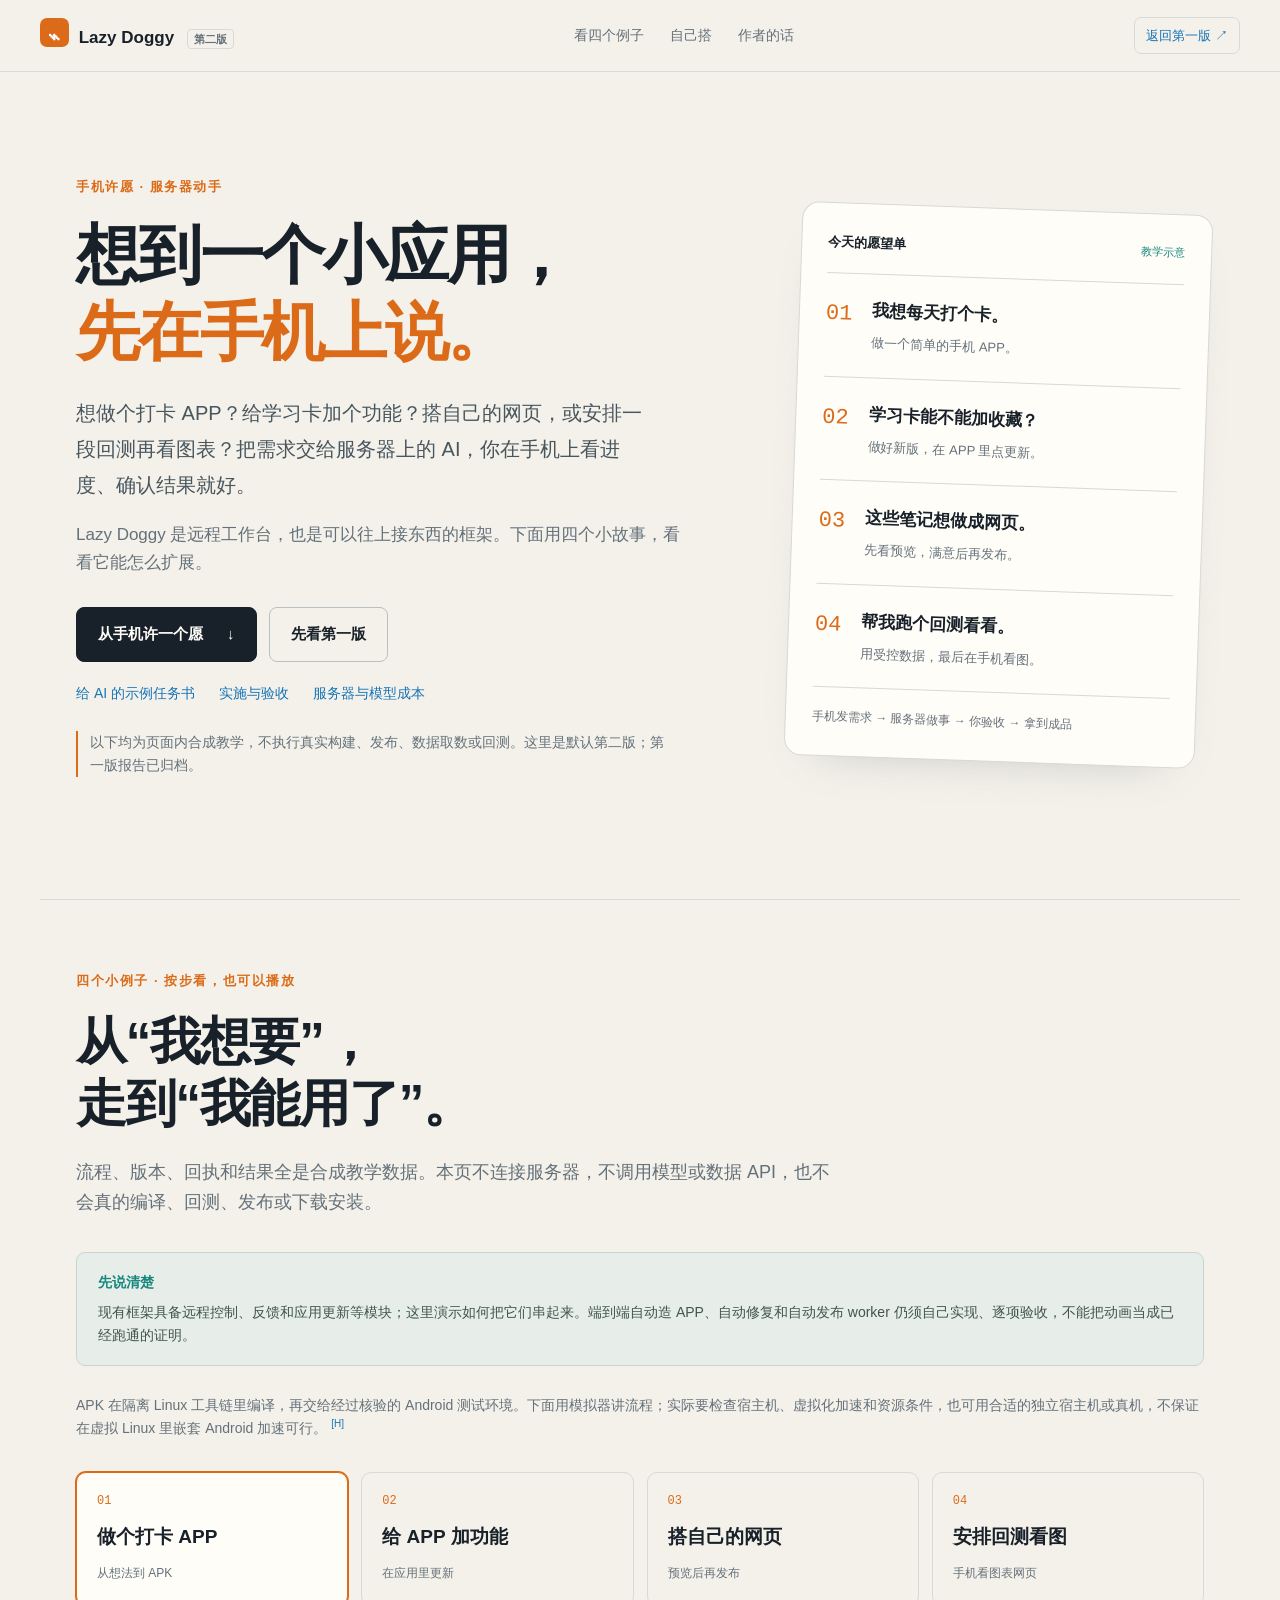
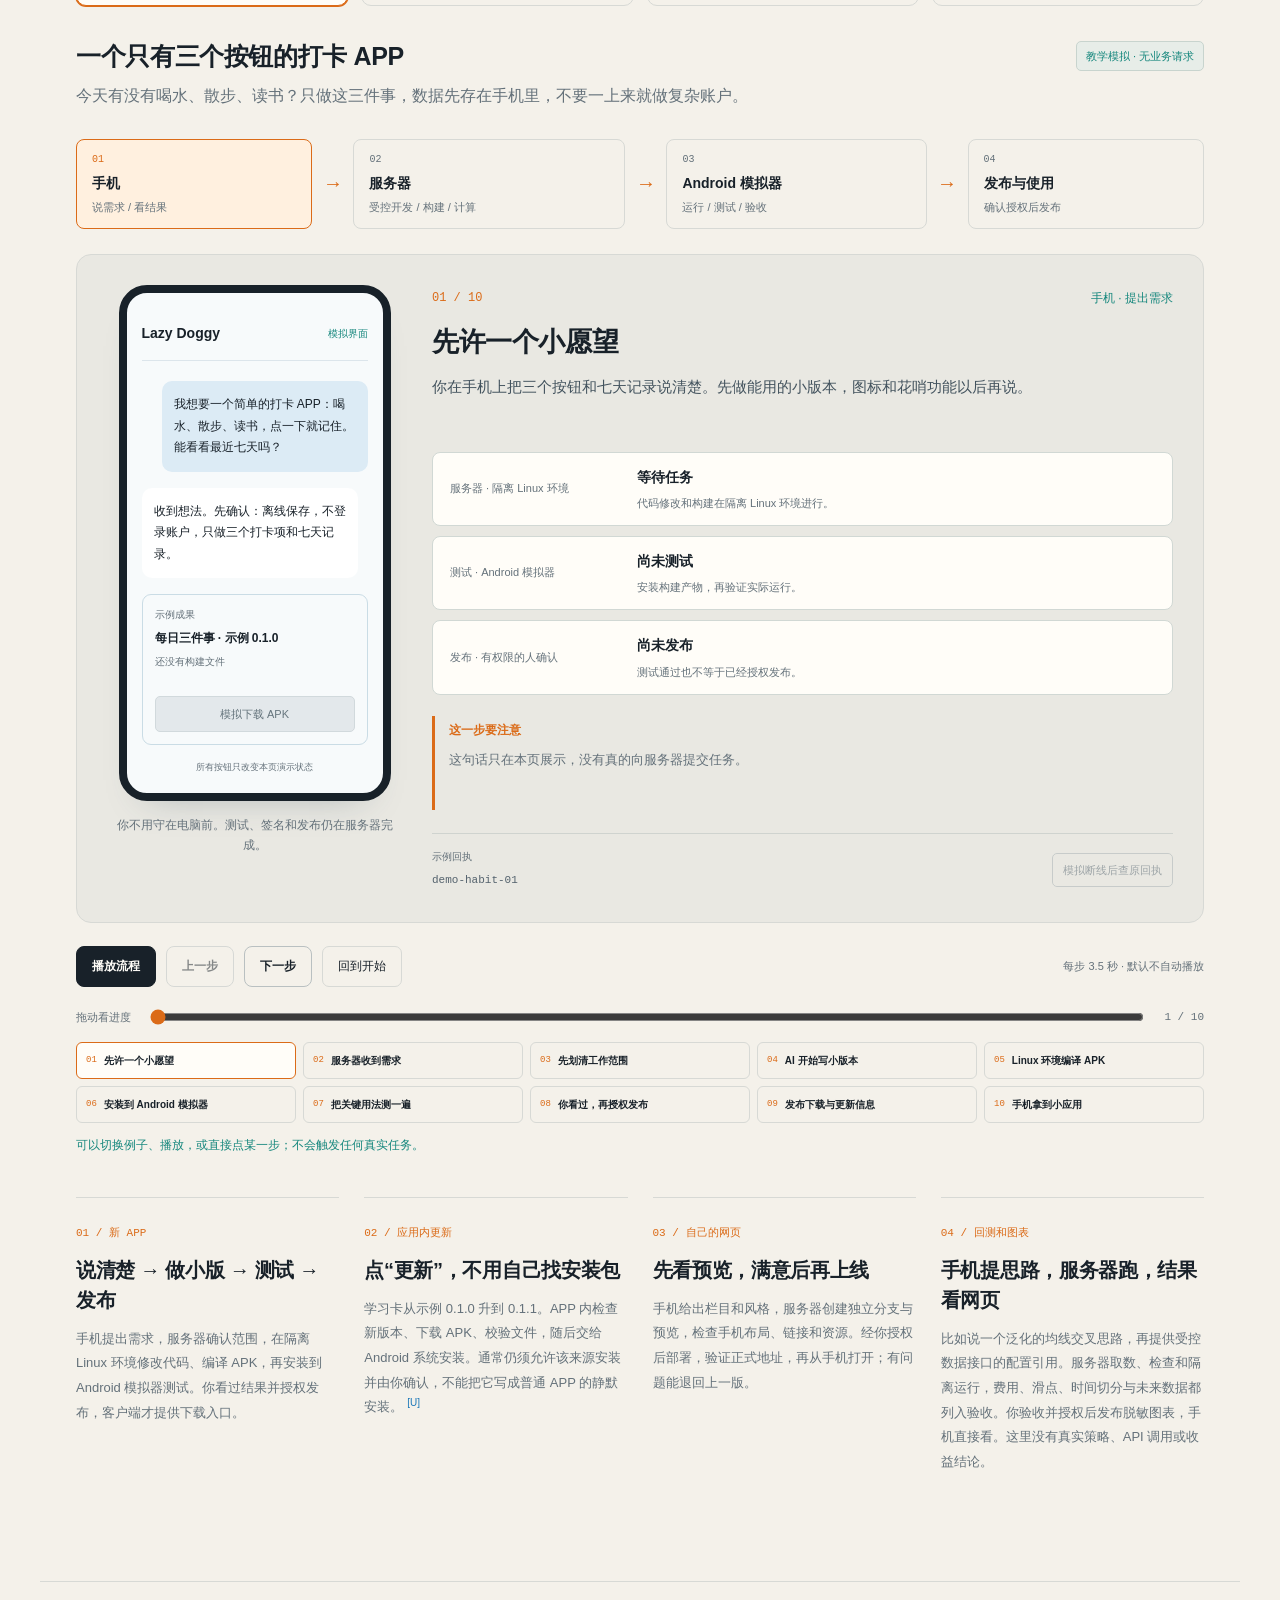
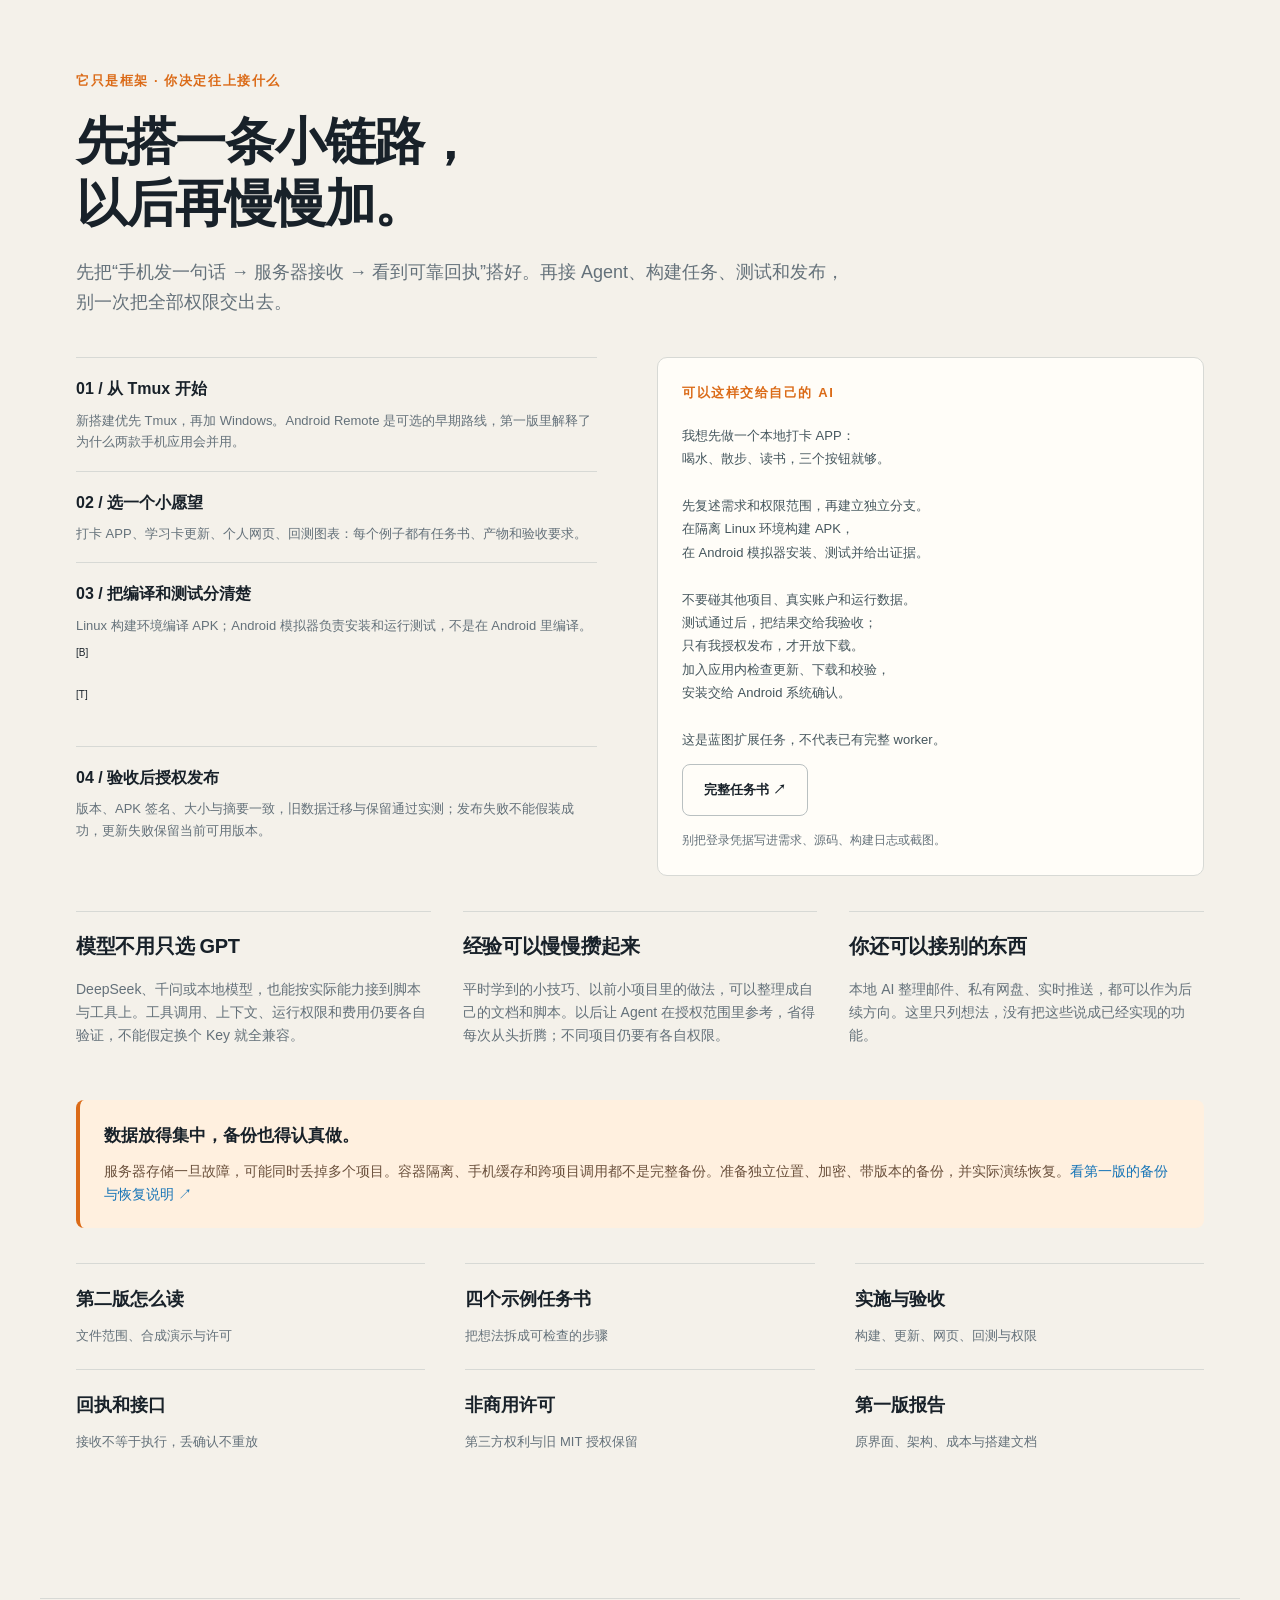
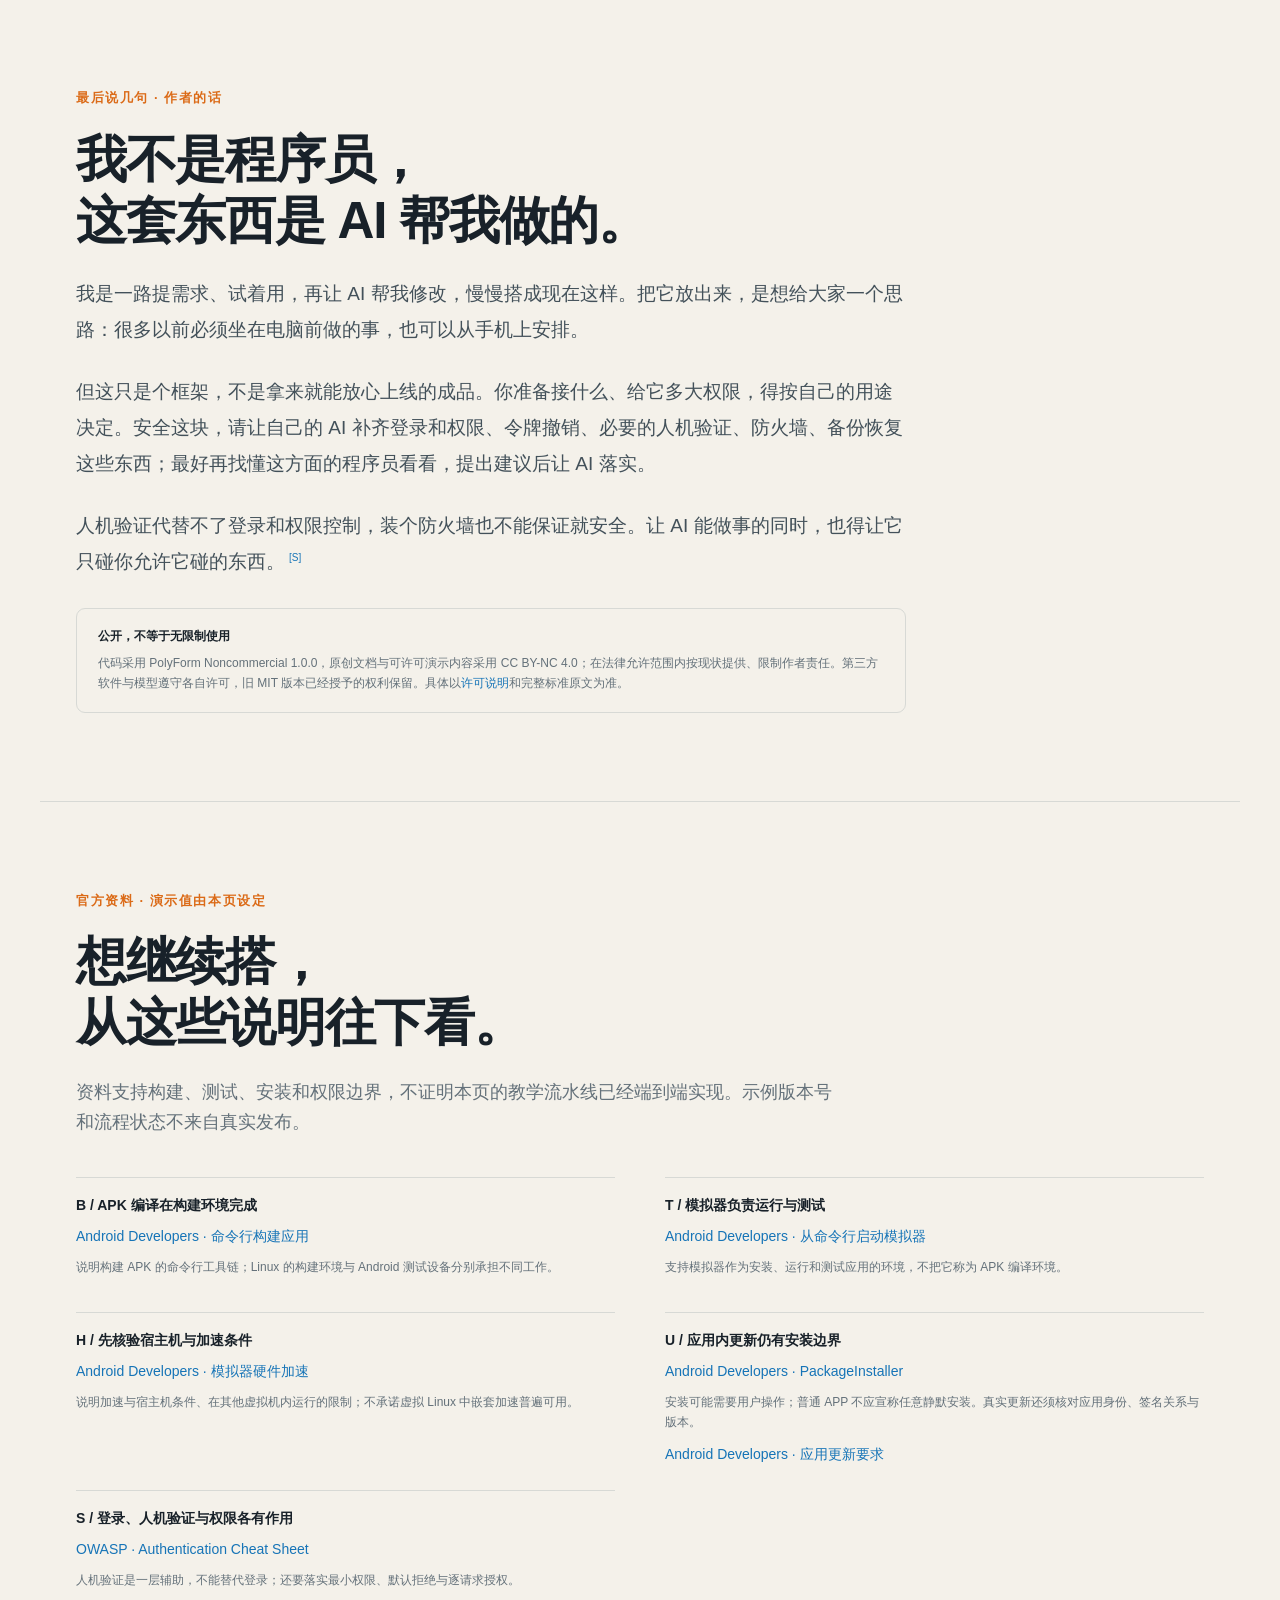
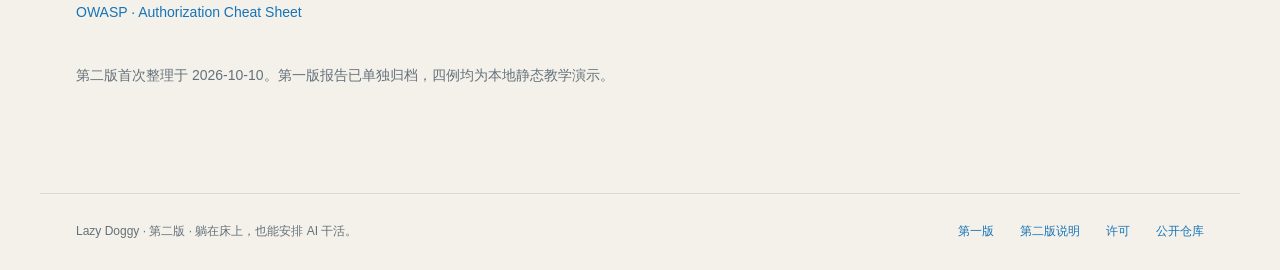
==== commit 3354d37c: "Make second edition the default at existing report and repository entries" ====
--- a/v2/index.html
+++ b/v2/index.html
@@ -21,7 +21,7 @@
 <header class="topbar">
   <a class="brand" href="#overview"><span class="brand-mark" aria-hidden="true">⌁</span> Lazy Doggy <small>第二版</small></a>
   <nav aria-label="主要章节"><a href="#examples">看四个例子</a><a href="#build">自己搭</a><a href="#statement">作者的话</a></nav>
-  <a class="quiet" href="../index.html">返回第一版 ↗</a>
+  <a class="quiet" href="../lazy-doggy-v1.html">返回第一版 ↗</a>
 </header>
 <main>
 <section class="page v2-hero" id="overview">
@@ -30,9 +30,9 @@
     <h1>想到一个小应用，<br><em>先在手机上说。</em></h1>
     <p class="lead">想做个打卡 APP？给学习卡加个功能？搭自己的网页，或安排一段回测再看图表？把需求交给服务器上的 AI，你在手机上看进度、确认结果就好。</p>
     <p class="intro-text">Lazy Doggy 是远程工作台，也是可以往上接东西的框架。下面用四个小故事，看看它能怎么扩展。</p>
-    <div class="hero-actions"><a class="primary" href="#examples">从手机许一个愿 <span aria-hidden="true">↓</span></a><a class="secondary" href="../index.html">先看第一版</a></div>
+    <div class="hero-actions"><a class="primary" href="#examples">从手机许一个愿 <span aria-hidden="true">↓</span></a><a class="secondary" href="../lazy-doggy-v1.html">先看第一版</a></div>
     <div class="hero-shortcuts"><a href="docs/example-tasks.md">给 AI 的示例任务书</a><a href="docs/implementation-checklist.md">实施与验收</a><a href="../docs/costs.md">服务器与模型成本</a></div>
-    <p class="fine hero-boundary">以下均为页面内合成教学，不执行真实构建、发布、数据取数或回测。第二版独立放在这里；第一版保持原样。</p>
+    <p class="fine hero-boundary">以下均为页面内合成教学，不执行真实构建、发布、数据取数或回测。这里是默认第二版；第一版报告已归档。</p>
   </div>
   <aside class="wish-card" aria-label="四个教学愿望">
     <span class="card-topline">今天的愿望单 <span>教学示意</span></span>
@@ -148,7 +148,7 @@
     <article><h3>你还可以接别的东西</h3><p>本地 AI 整理邮件、私有网盘、实时推送，都可以作为后续方向。这里只列想法，没有把这些说成已经实现的功能。</p></article>
   </div>
   <div class="risk-note central-risk"><b>数据放得集中，备份也得认真做。</b><p>服务器存储一旦故障，可能同时丢掉多个项目。容器隔离、手机缓存和跨项目调用都不是完整备份。准备独立位置、加密、带版本的备份，并实际演练恢复。<a href="../docs/backup-recovery.md">看第一版的备份与恢复说明 ↗</a></p></div>
-  <div class="document-grid"><a href="README.md"><b>第二版怎么读</b><span>文件范围、合成演示与许可</span></a><a href="docs/example-tasks.md"><b>四个示例任务书</b><span>把想法拆成可检查的步骤</span></a><a href="docs/implementation-checklist.md"><b>实施与验收</b><span>构建、更新、网页、回测与权限</span></a><a href="../docs/contracts.md"><b>回执和接口</b><span>接收不等于执行，丢确认不重放</span></a><a href="../docs/licensing.md"><b>非商用许可</b><span>第三方权利与旧 MIT 授权保留</span></a><a href="../index.html"><b>第一版报告</b><span>原界面、架构、成本与搭建文档</span></a></div>
+  <div class="document-grid"><a href="README.md"><b>第二版怎么读</b><span>文件范围、合成演示与许可</span></a><a href="docs/example-tasks.md"><b>四个示例任务书</b><span>把想法拆成可检查的步骤</span></a><a href="docs/implementation-checklist.md"><b>实施与验收</b><span>构建、更新、网页、回测与权限</span></a><a href="../docs/contracts.md"><b>回执和接口</b><span>接收不等于执行，丢确认不重放</span></a><a href="../docs/licensing.md"><b>非商用许可</b><span>第三方权利与旧 MIT 授权保留</span></a><a href="../lazy-doggy-v1.html"><b>第一版报告</b><span>原界面、架构、成本与搭建文档</span></a></div>
 </section>
 
 <section class="page statement-page" id="statement">
@@ -169,9 +169,9 @@
     <article class="reference-entry" id="ref-android-update"><b>U / 应用内更新仍有安装边界</b><a href="https://developer.android.com/reference/android/content/pm/PackageInstaller.html" rel="noreferrer">Android Developers · PackageInstaller</a><p>安装可能需要用户操作；普通 APP 不应宣称任意静默安装。真实更新还须核对应用身份、签名关系与版本。</p><a href="https://developer.android.com/google/play/app-updates" rel="noreferrer">Android Developers · 应用更新要求</a></article>
     <article class="reference-entry" id="ref-security"><b>S / 登录、人机验证与权限各有作用</b><a href="https://cheatsheetseries.owasp.org/cheatsheets/Authentication_Cheat_Sheet.html" rel="noreferrer">OWASP · Authentication Cheat Sheet</a><p>人机验证是一层辅助，不能替代登录；还要落实最小权限、默认拒绝与逐请求授权。</p><a href="https://cheatsheetseries.owasp.org/cheatsheets/Authorization_Cheat_Sheet.html" rel="noreferrer">OWASP · Authorization Cheat Sheet</a></article>
   </div>
-  <p class="fine">第二版首次整理于 2026-10-10。第一版保留在原路径，四例均为本地静态教学演示。</p>
+  <p class="fine">第二版首次整理于 2026-10-10。第一版报告已单独归档，四例均为本地静态教学演示。</p>
 </section>
 </main>
-<footer><span>Lazy Doggy · 第二版 · 躺在床上，也能安排 AI 干活。</span><a href="../index.html">第一版</a><a href="README.md">第二版说明</a><a href="../docs/licensing.md">许可</a><a href="https://github.com/Hoary-Stock/lazy-doggy" rel="noreferrer">公开仓库</a></footer>
+<footer><span>Lazy Doggy · 第二版 · 躺在床上，也能安排 AI 干活。</span><a href="../lazy-doggy-v1.html">第一版</a><a href="README.md">第二版说明</a><a href="../docs/licensing.md">许可</a><a href="https://github.com/Hoary-Stock/lazy-doggy" rel="noreferrer">公开仓库</a></footer>
 </body>
 </html>
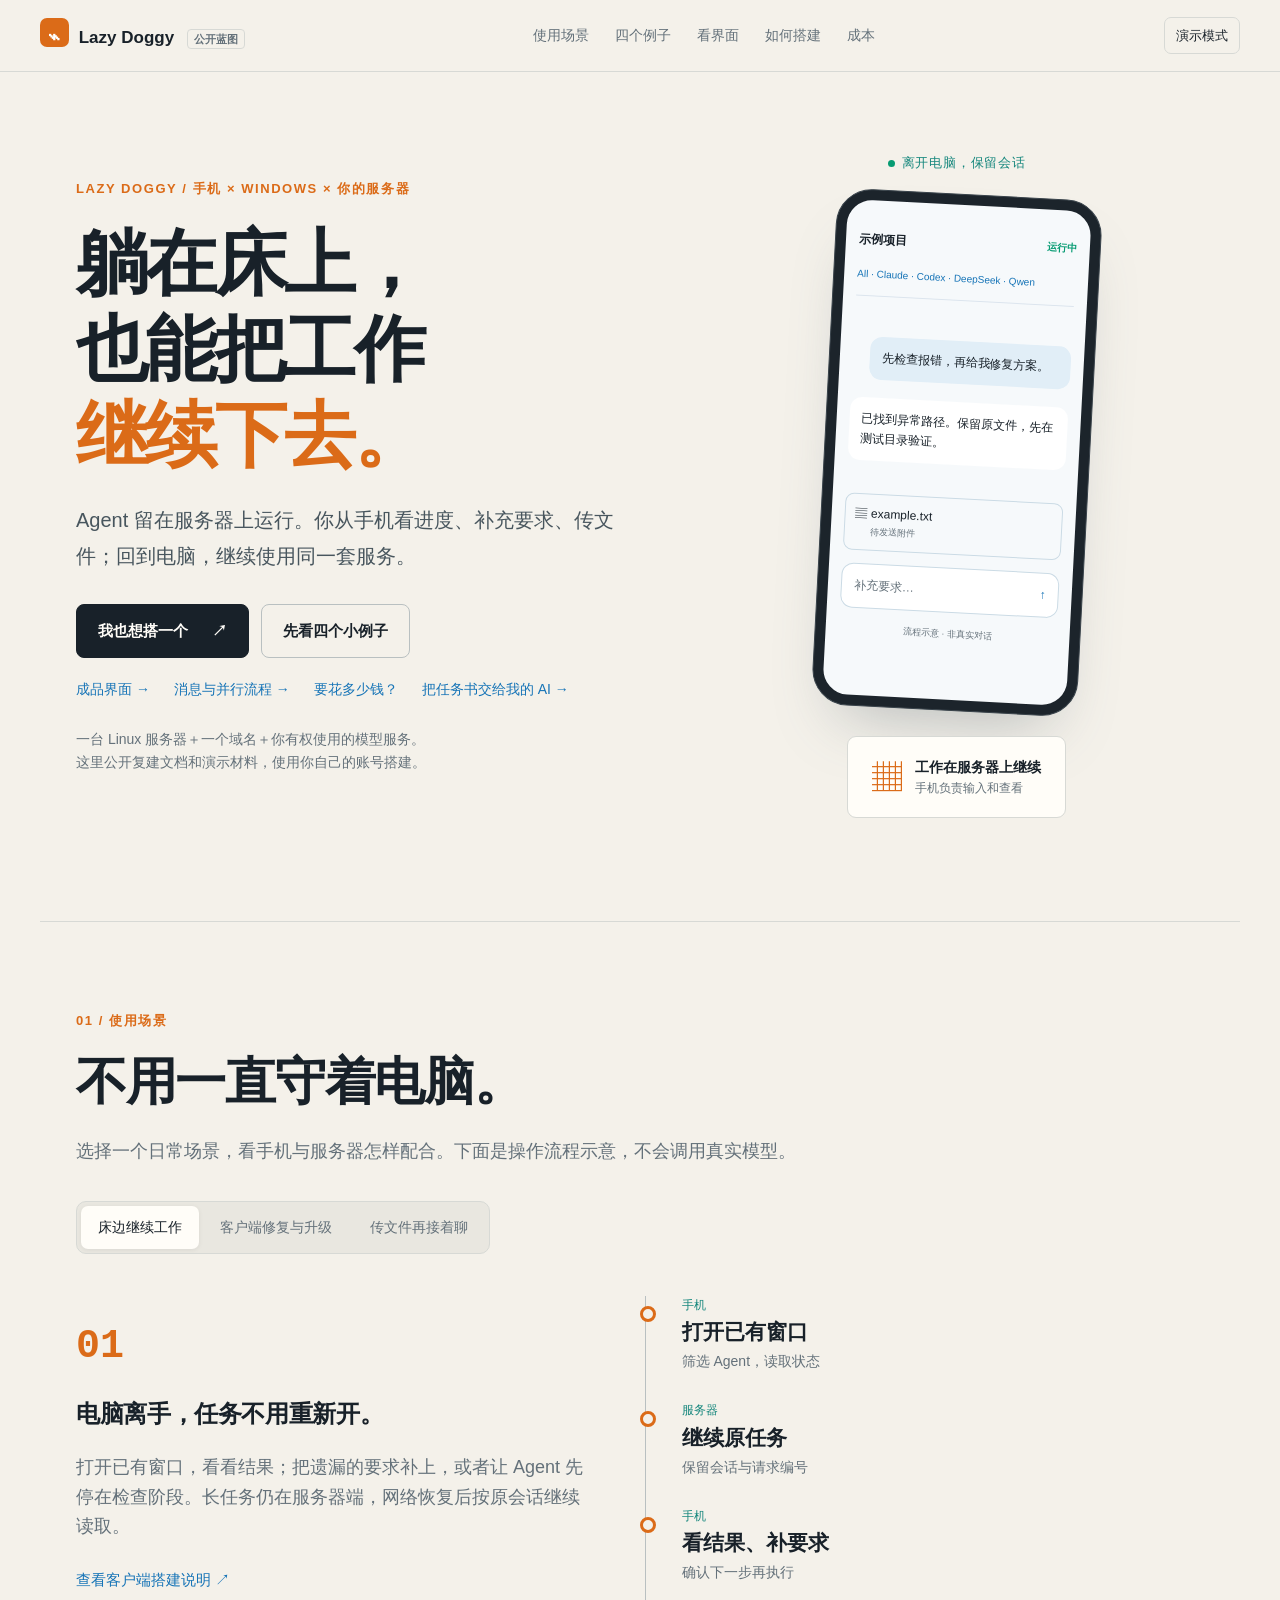
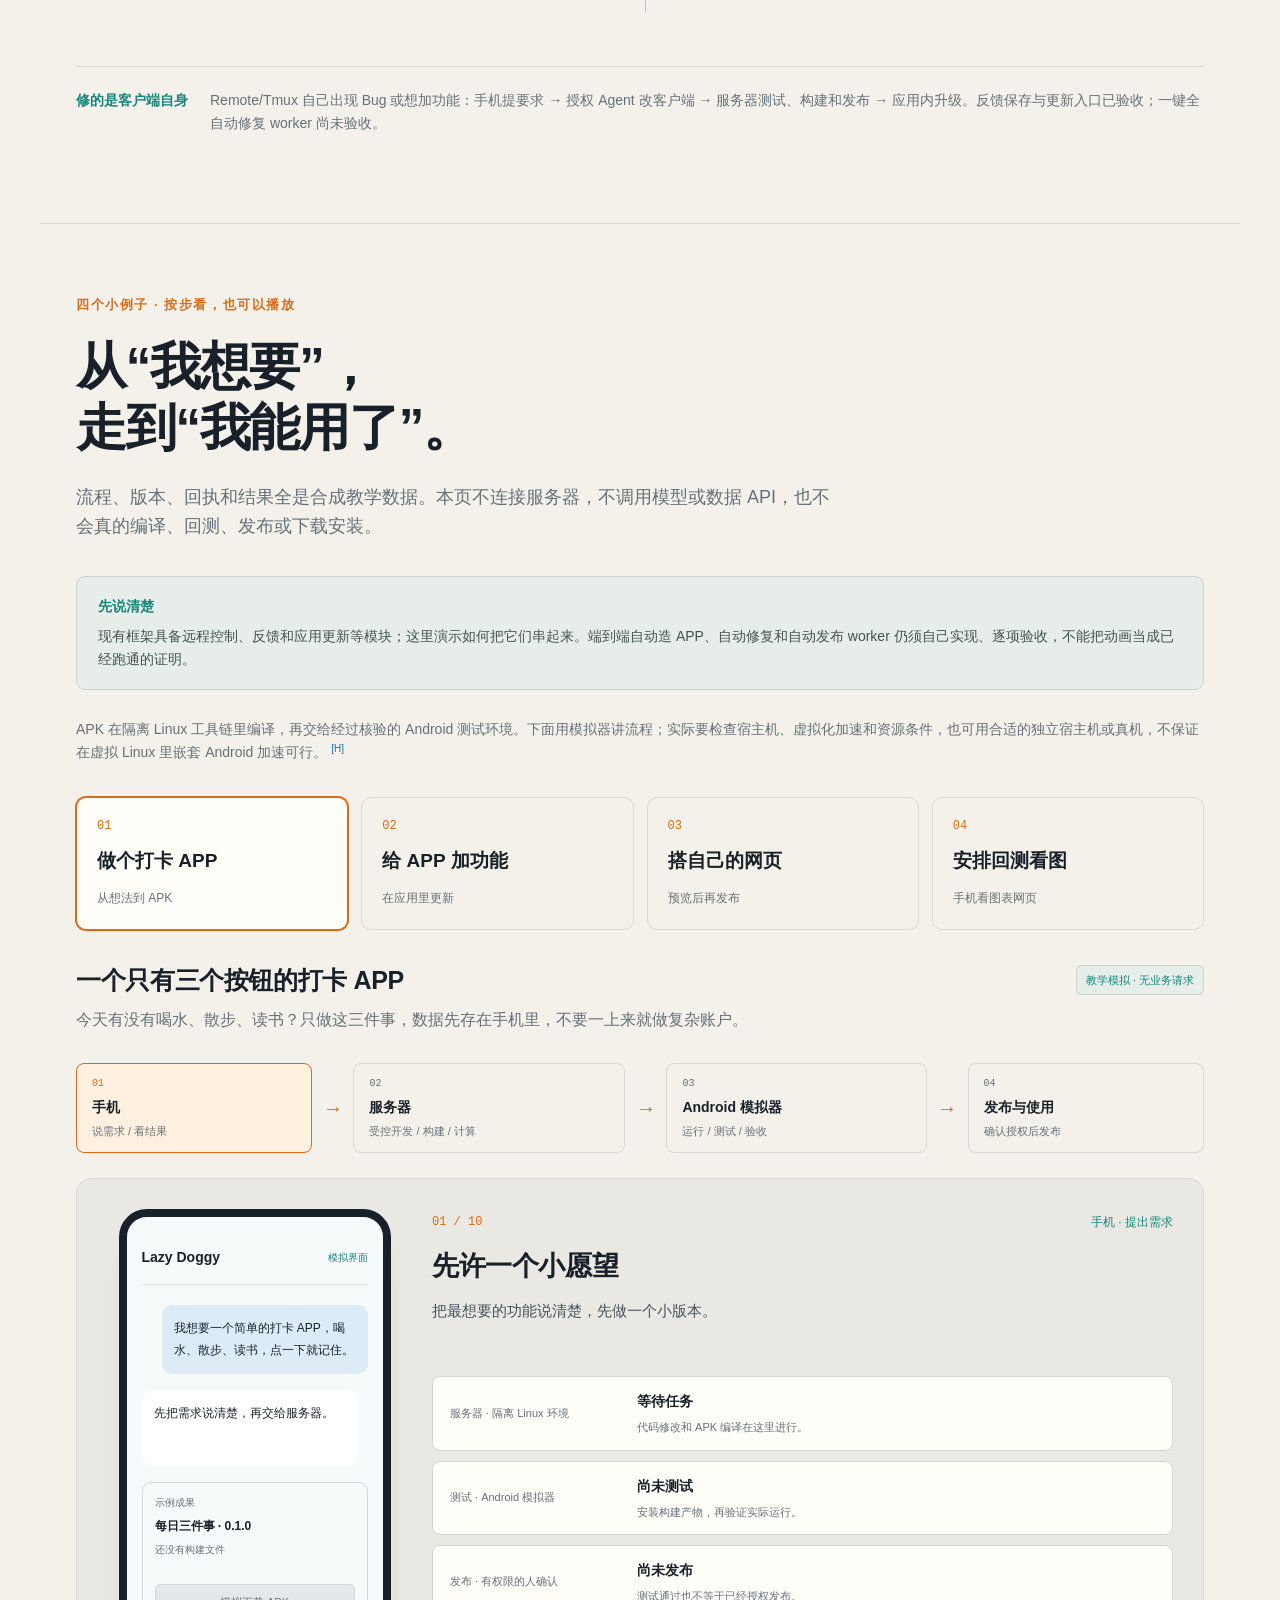
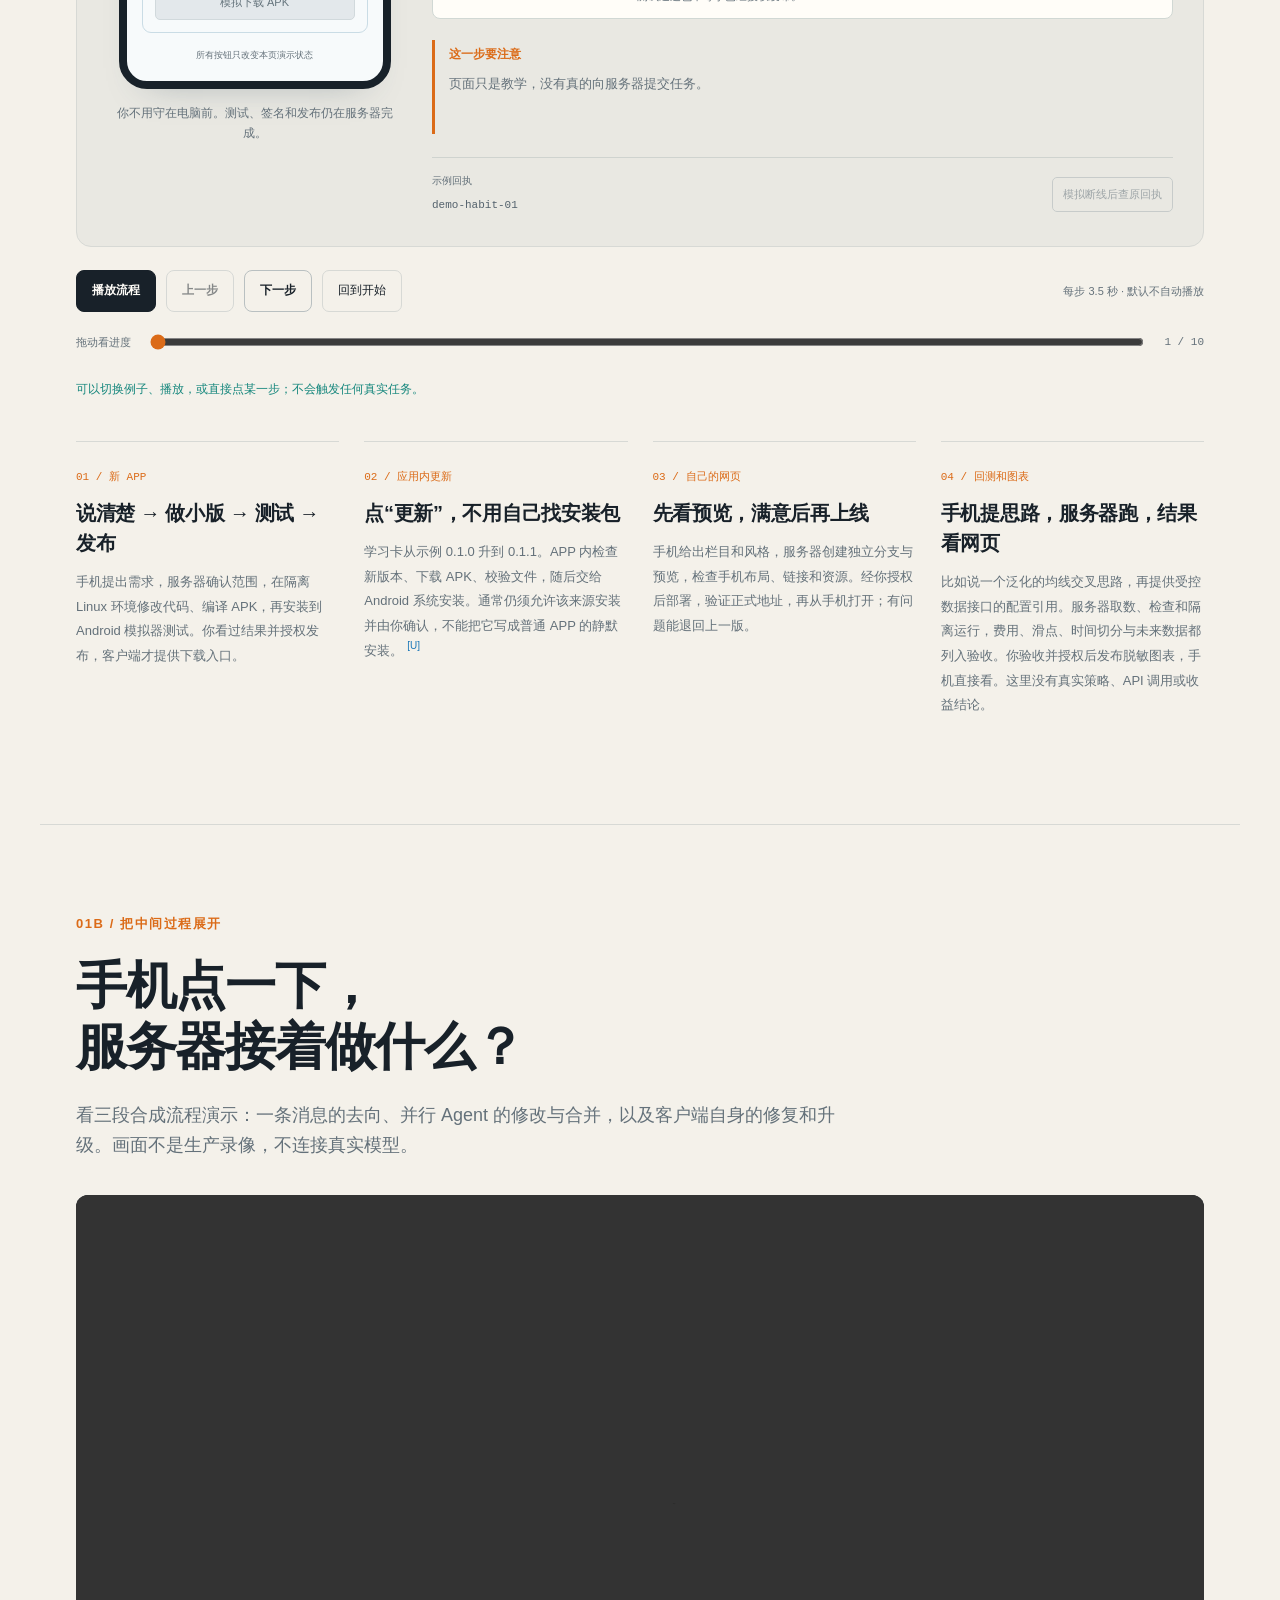
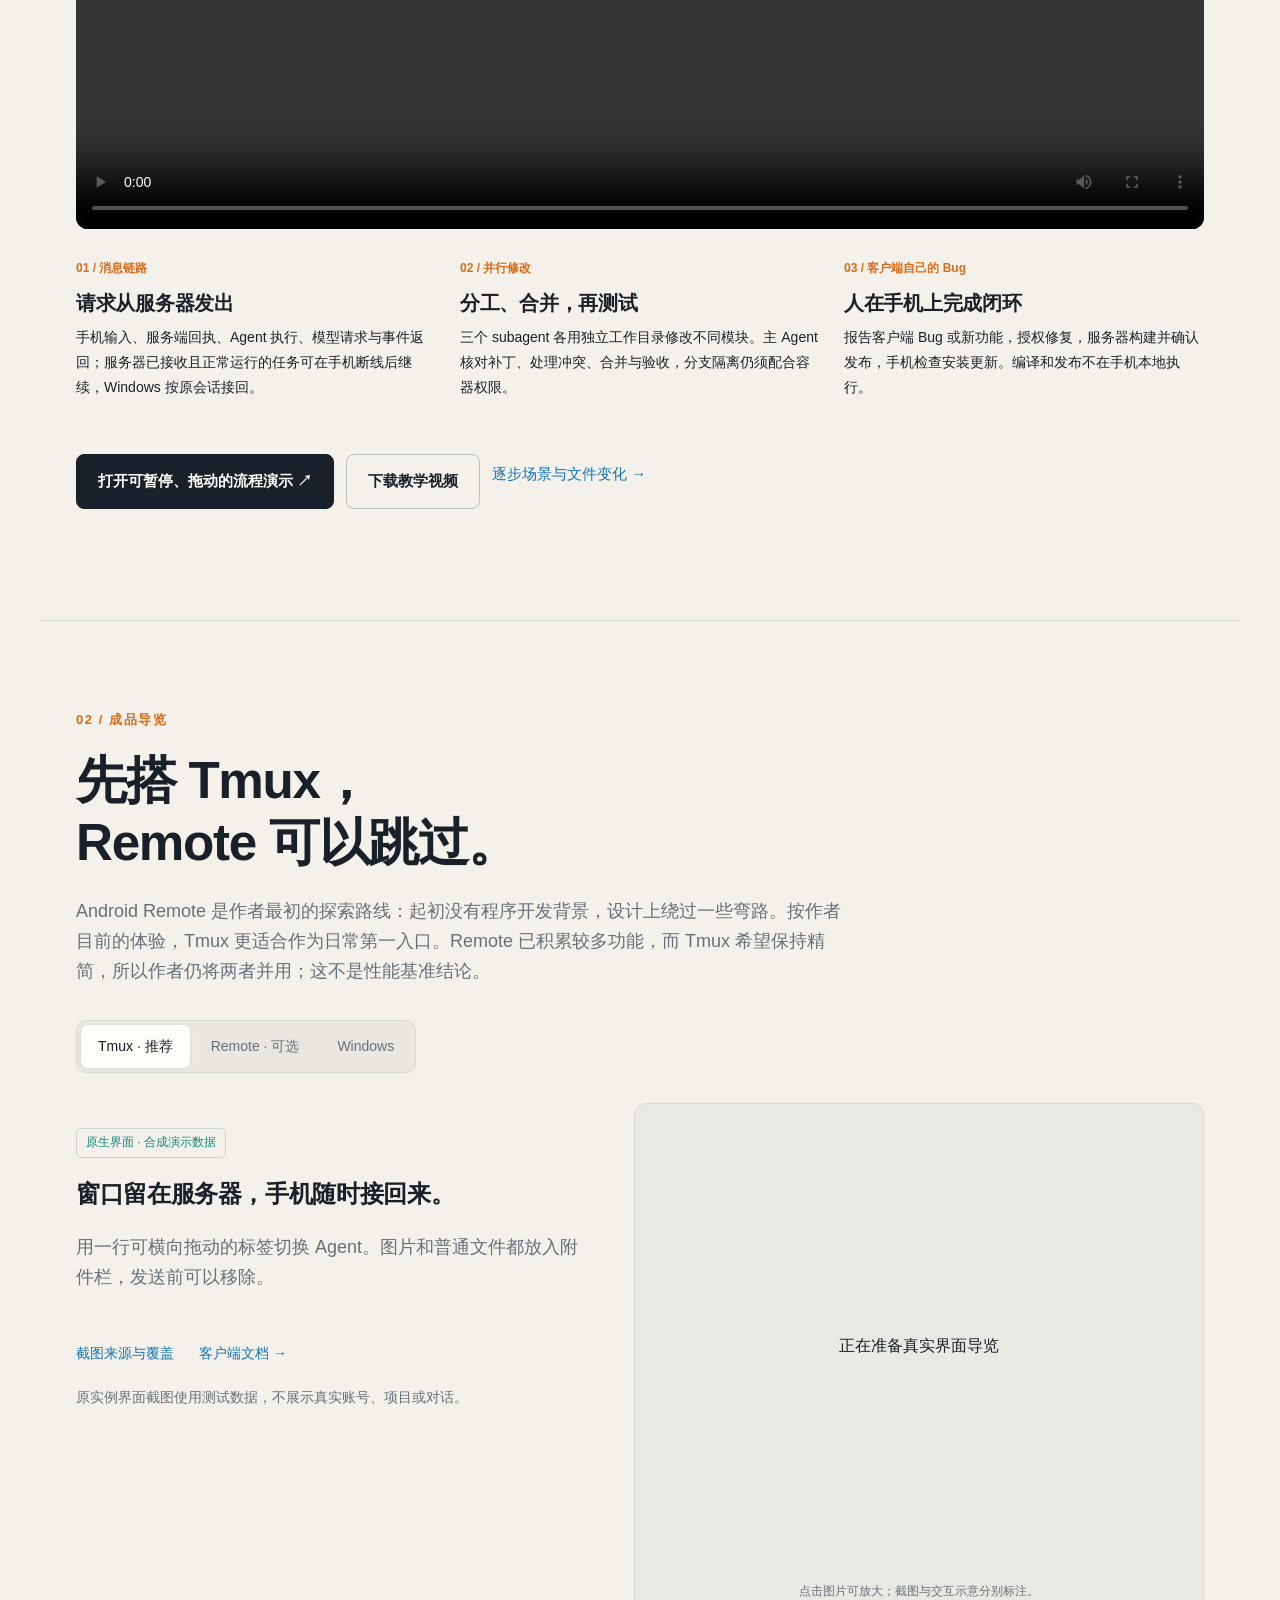
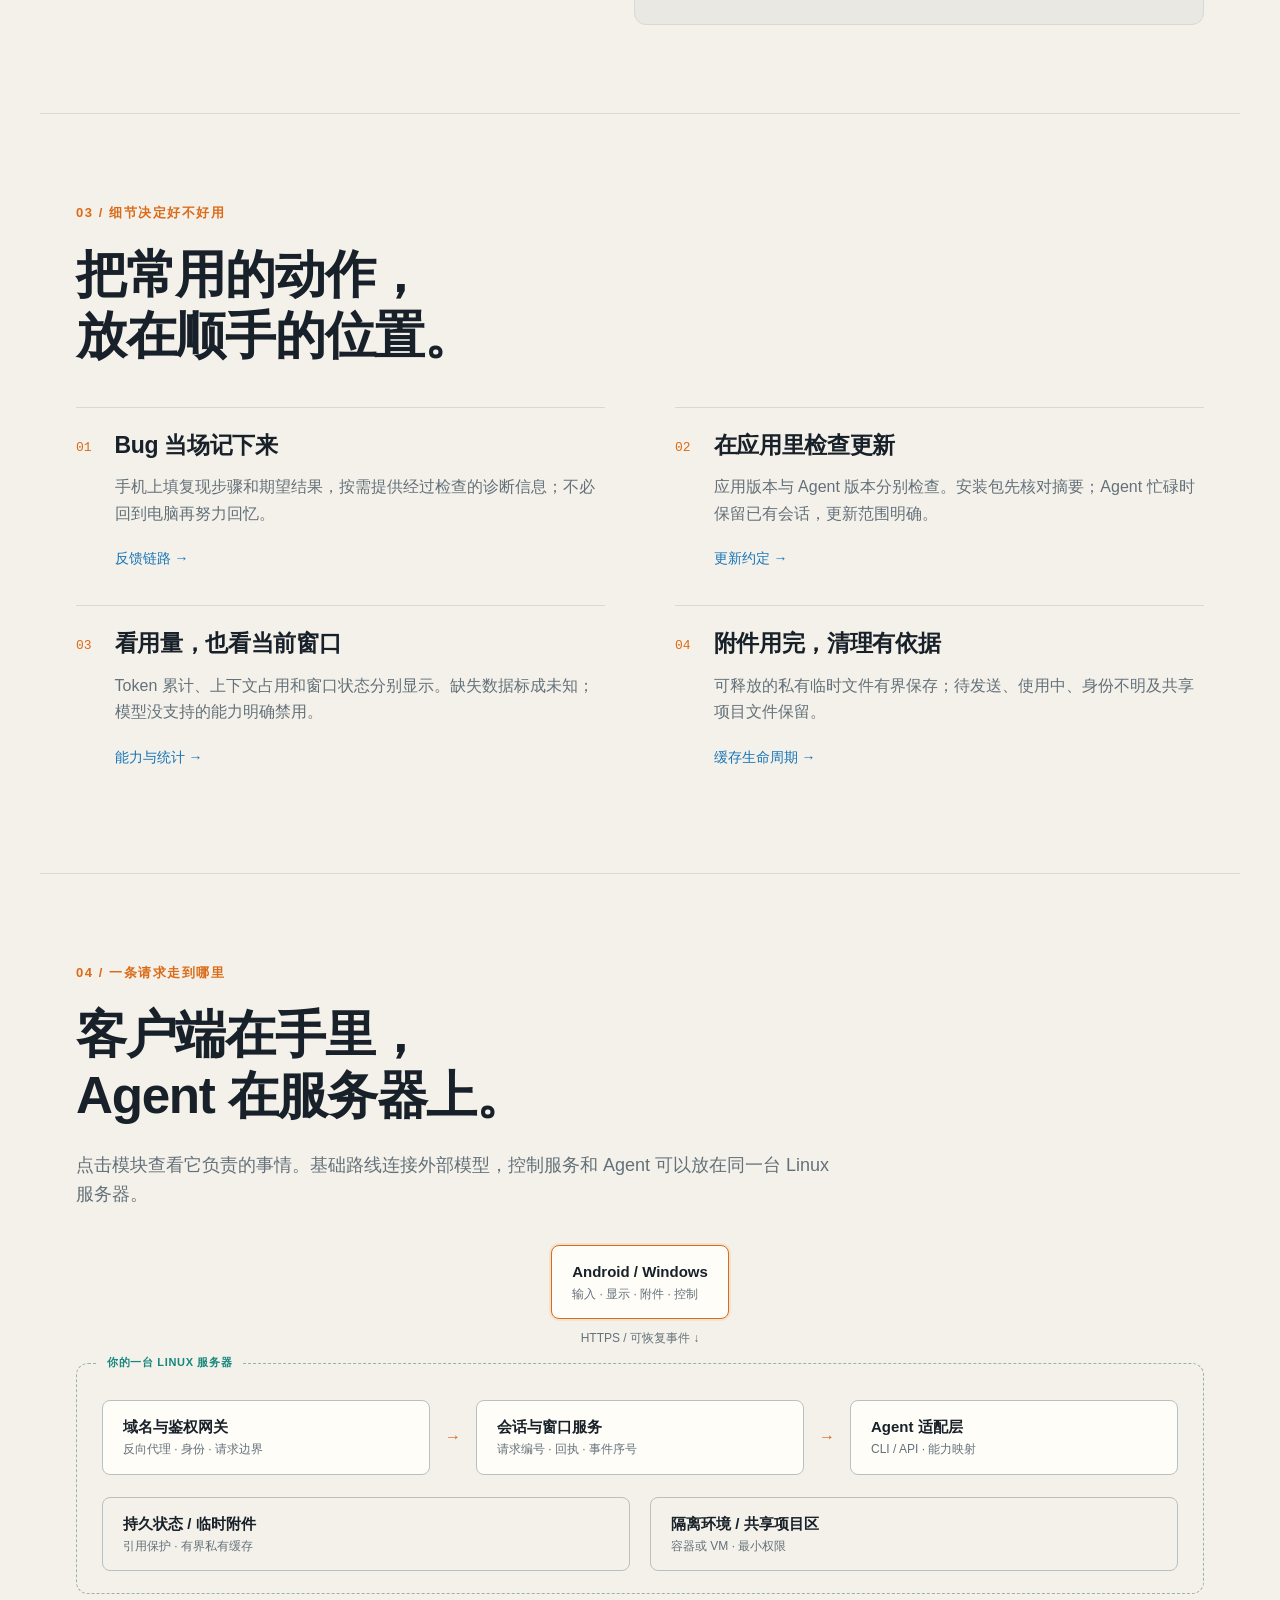
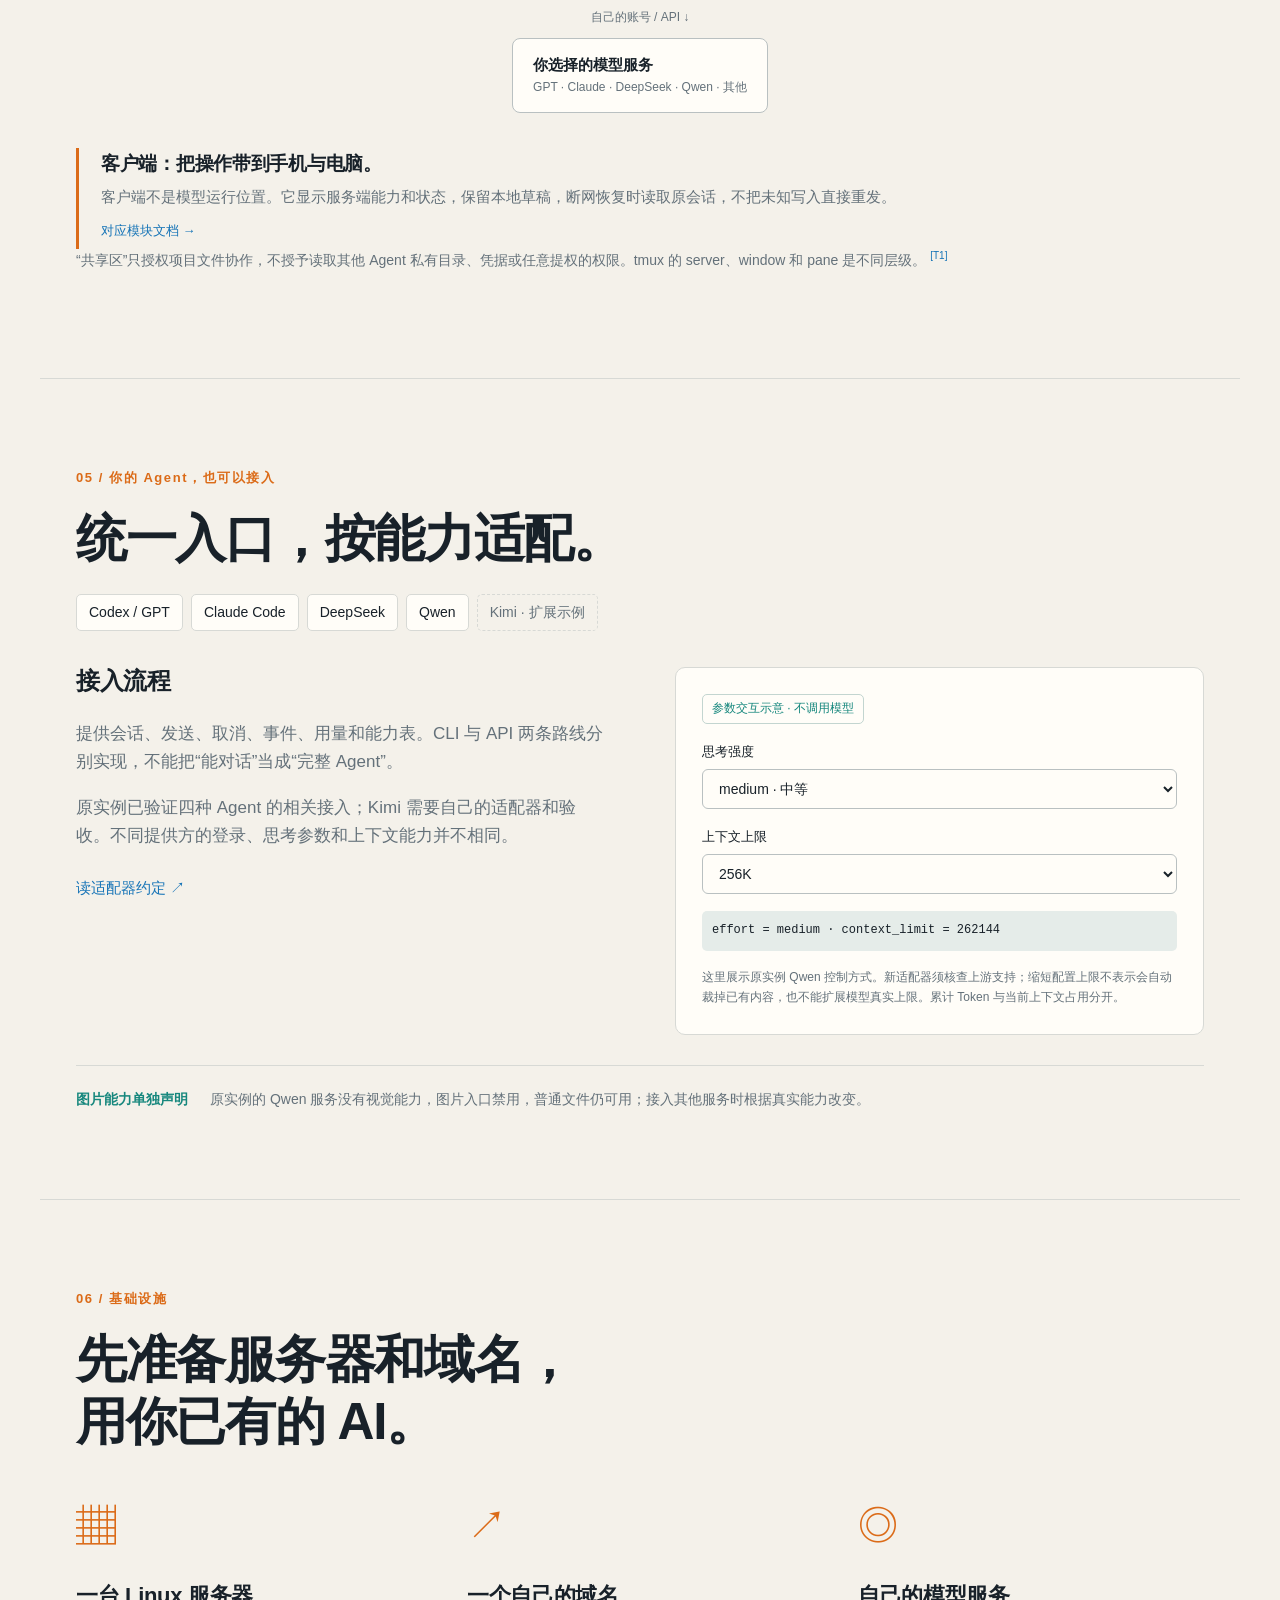
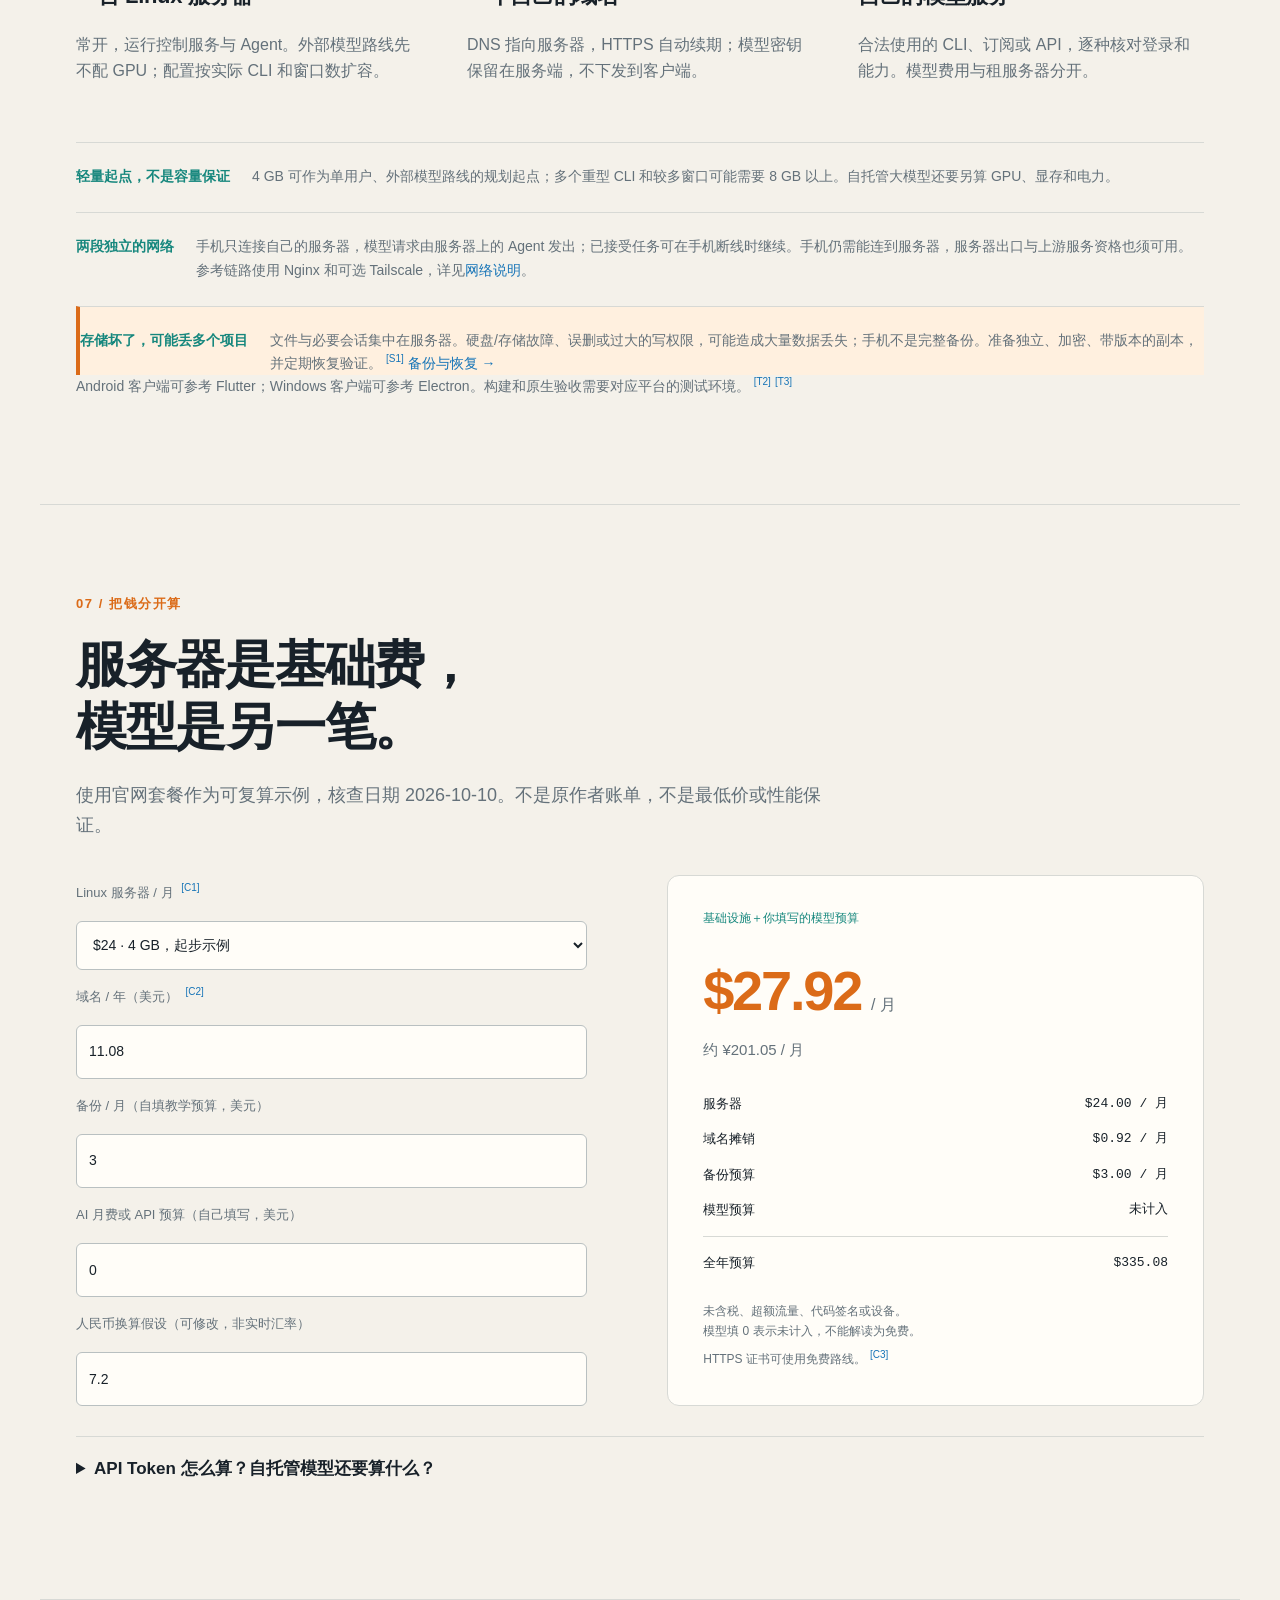
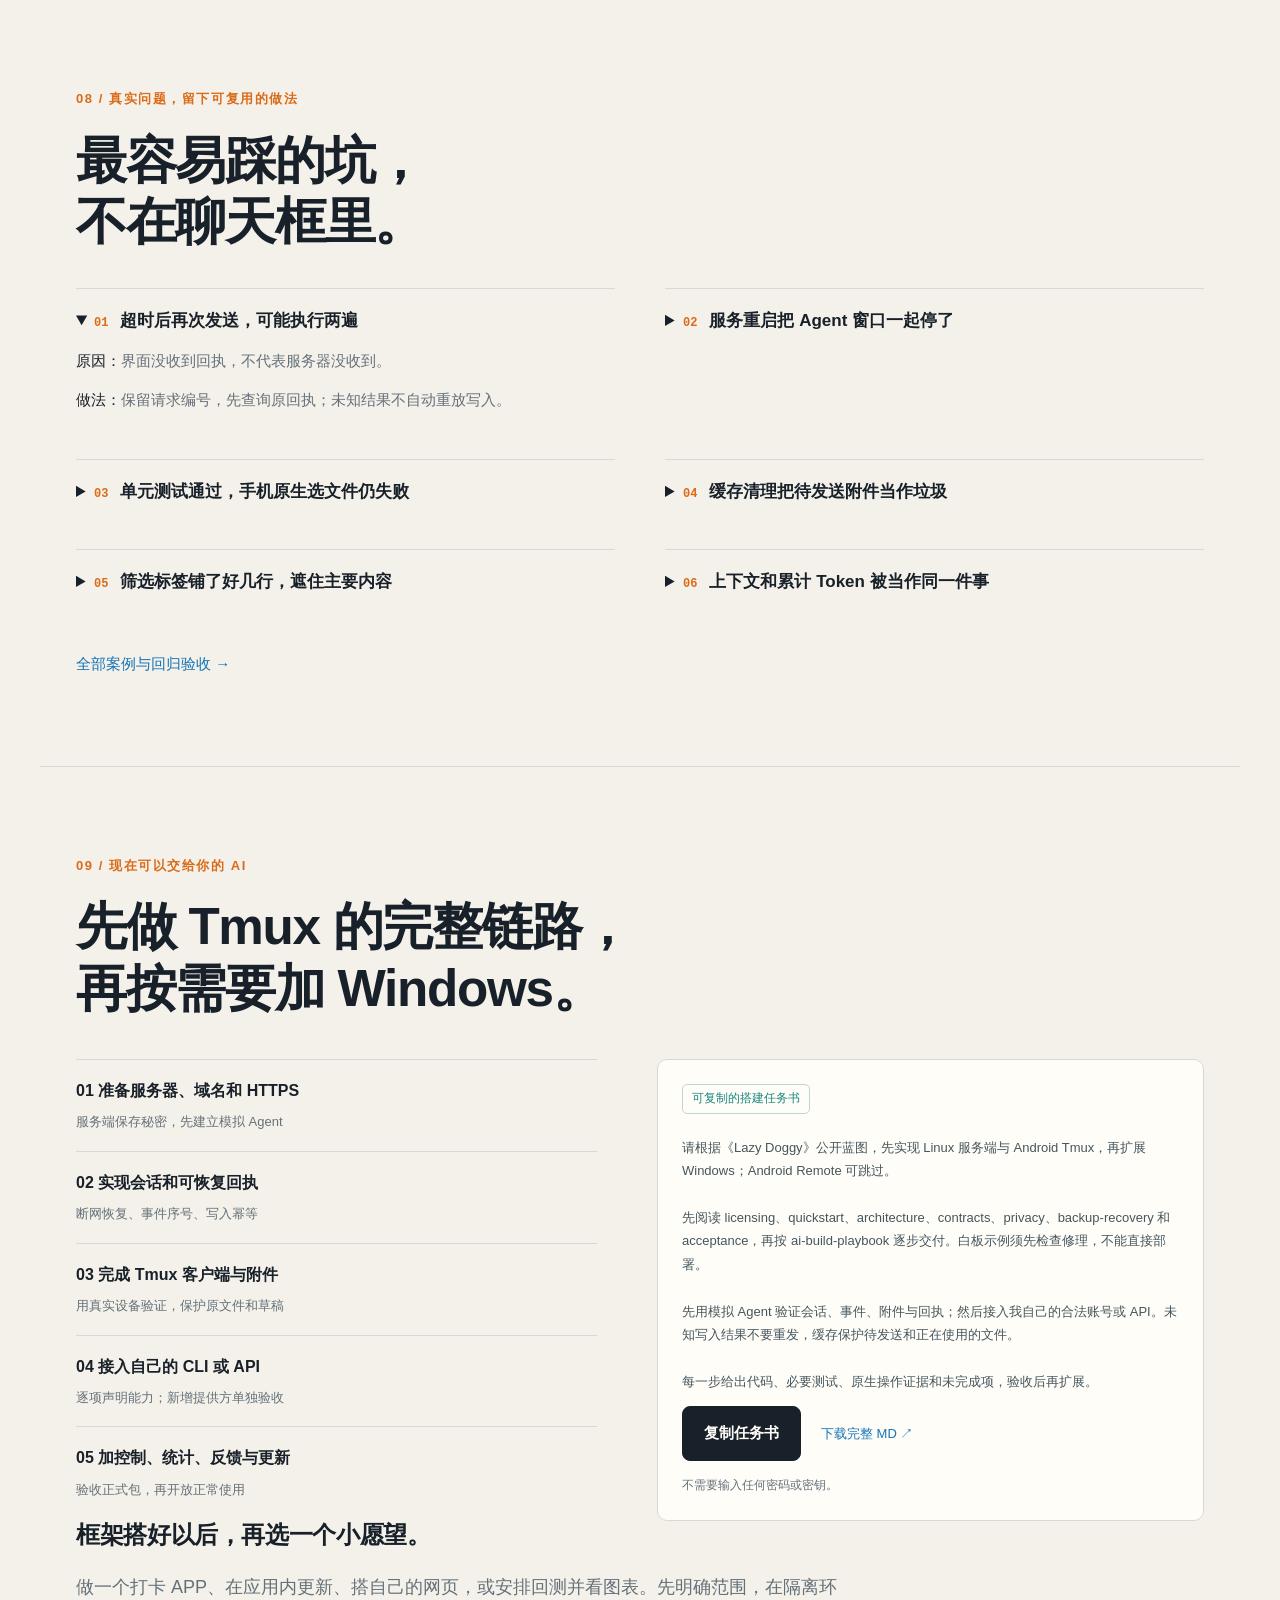
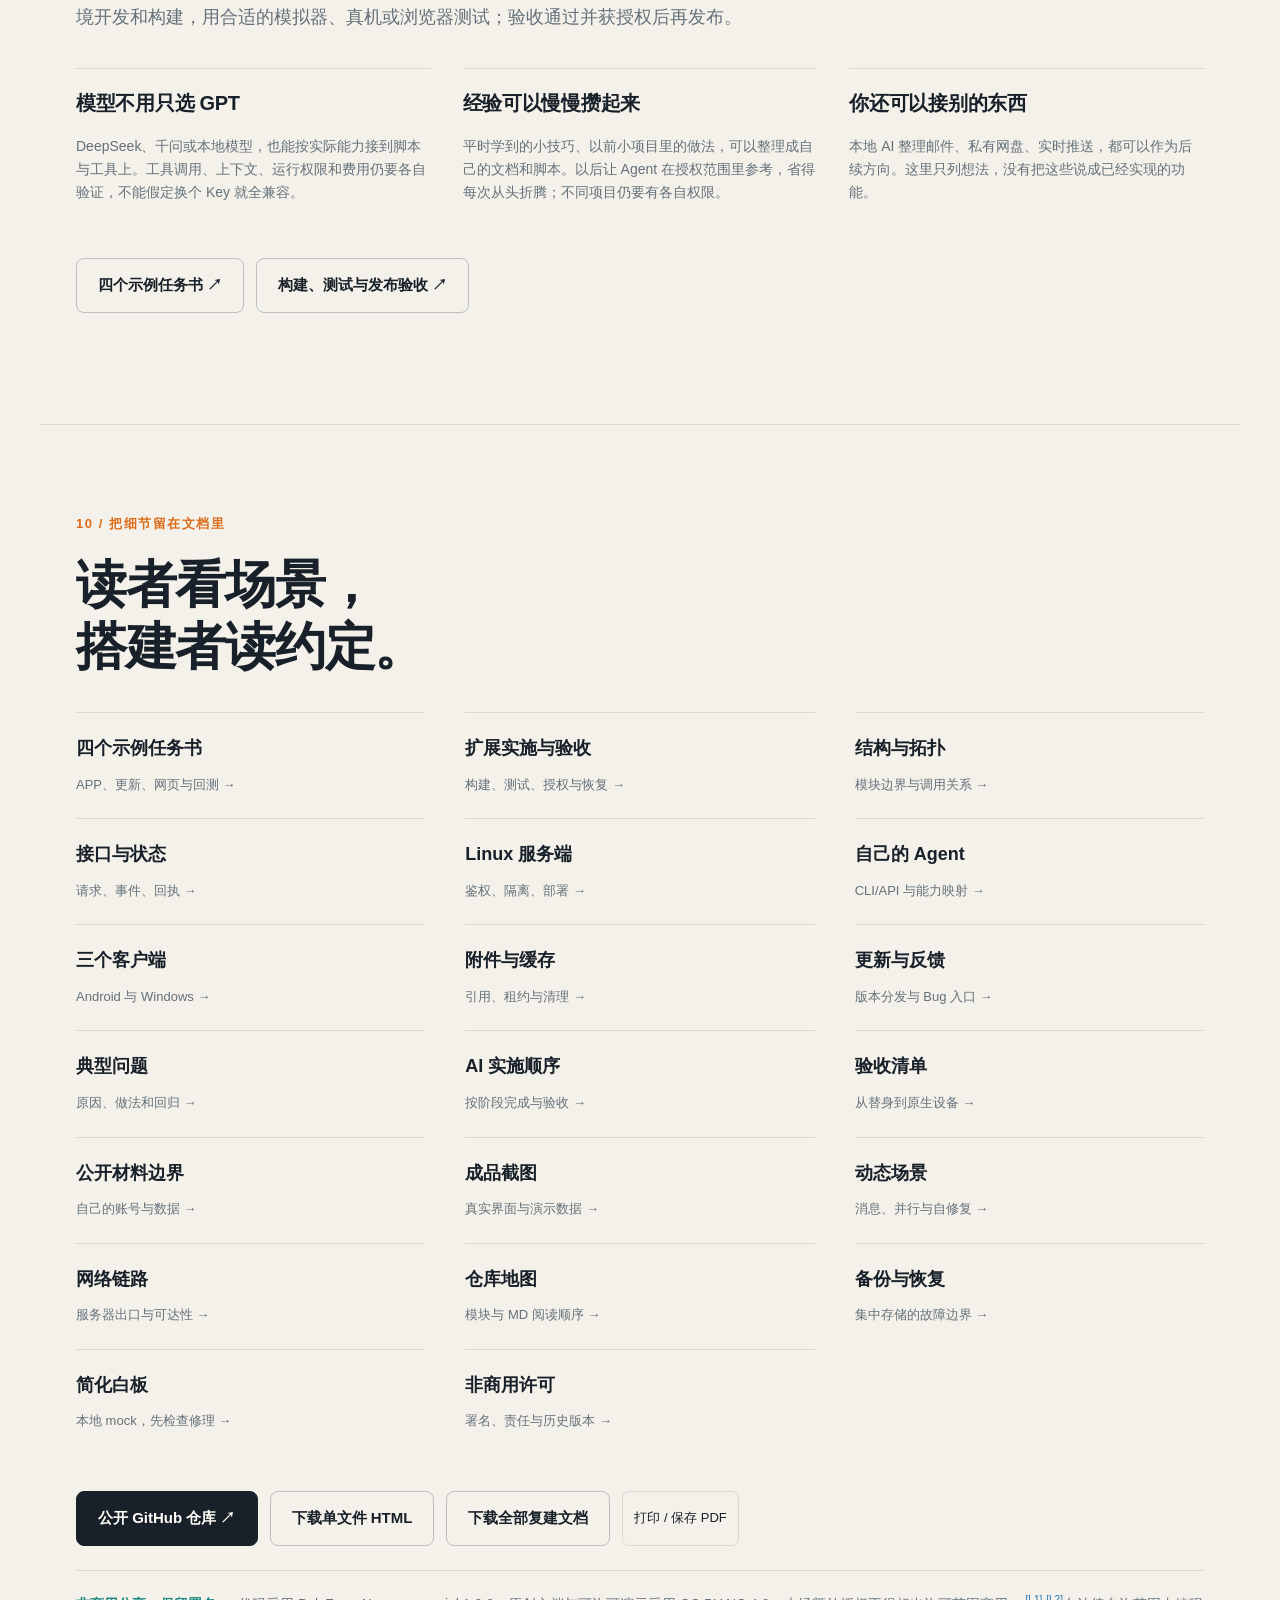
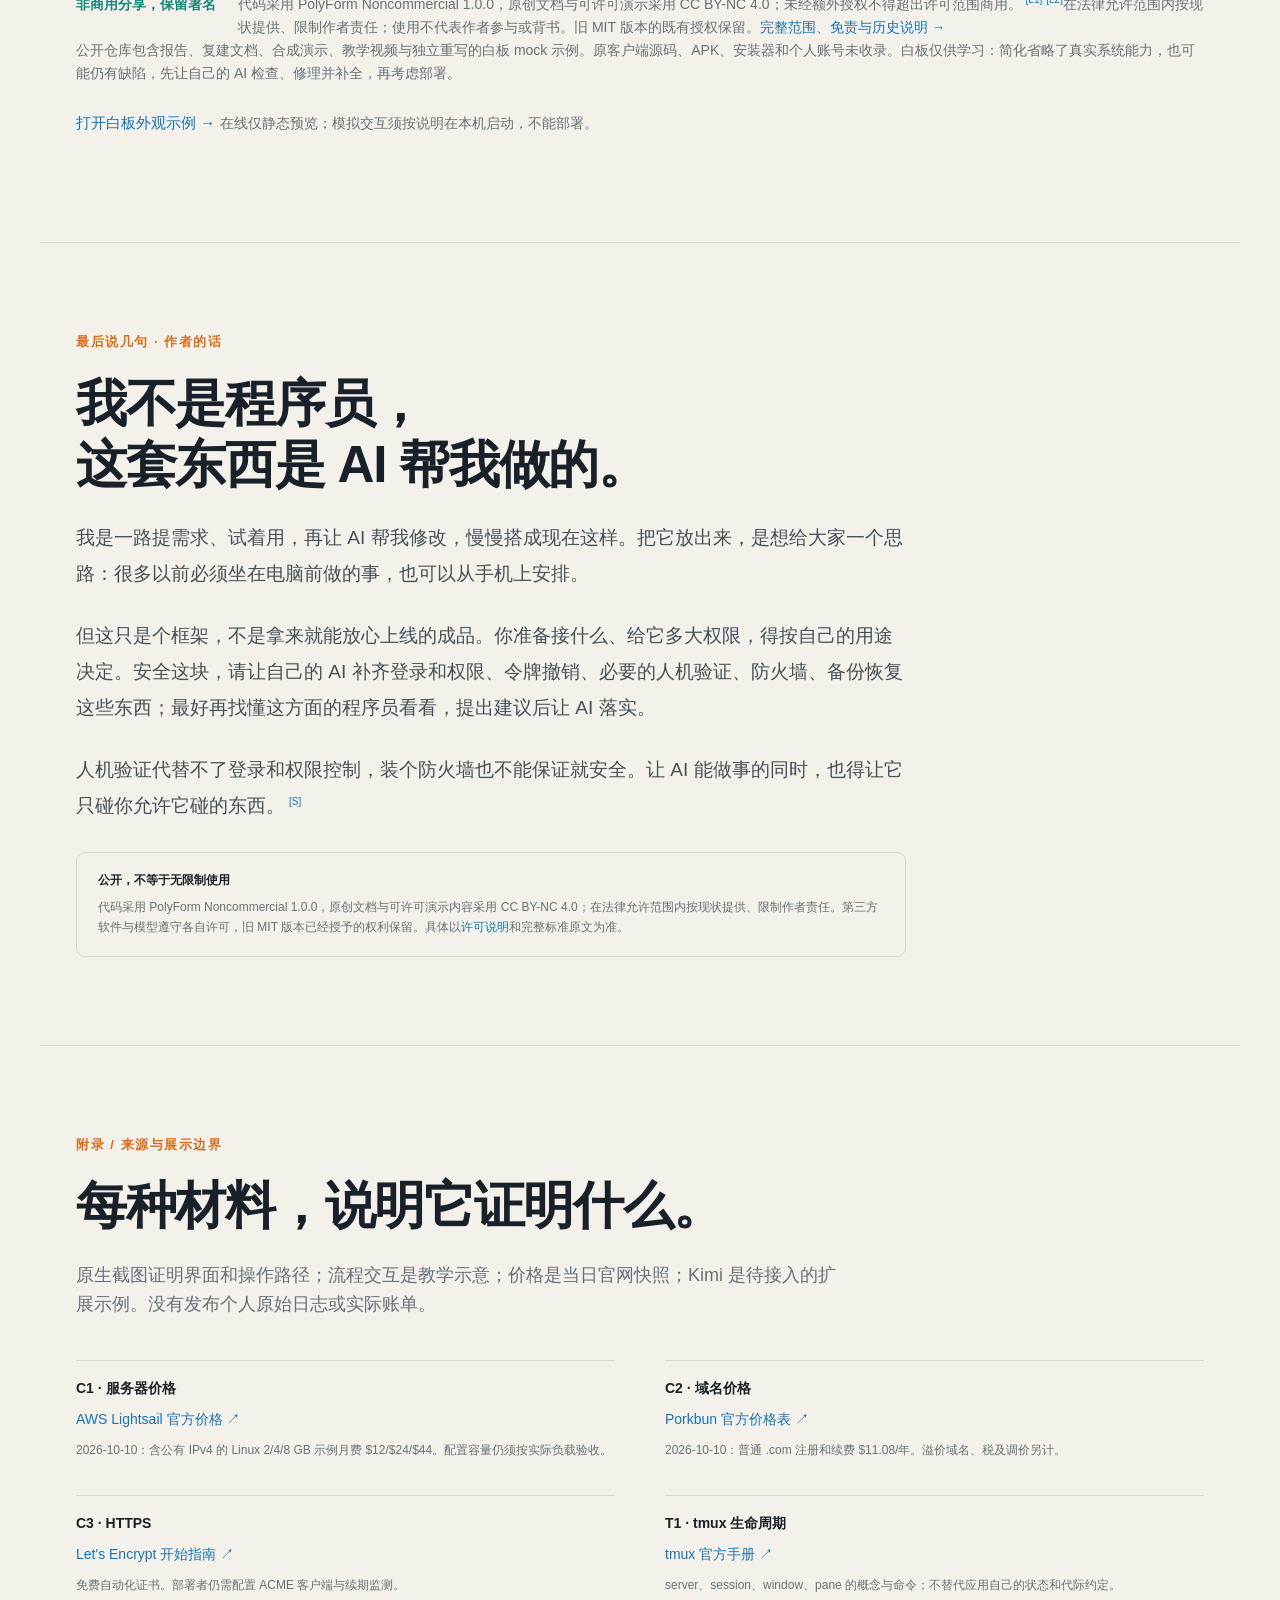
==== commit 14dfdf9f: "Combine report and interactive examples into one complete showcase" ====
--- a/v2/index.html
+++ b/v2/index.html
@@ -1,177 +1,2 @@
 <!doctype html>
-<html lang="zh-CN">
-<head>
-  <meta charset="utf-8">
-  <meta name="viewport" content="width=device-width,initial-scale=1">
-  <meta name="description" content="Lazy Doggy 第二版：手机许愿、服务器开发、应用内更新、网页发布与回测图表的四个互动教学示例。">
-  <meta property="og:type" content="article">
-  <meta property="og:title" content="Lazy Doggy 第二版 · 手机许愿，服务器动手">
-  <meta property="og:description" content="四个合成教学小故事：做 APP、应用内更新、搭网页、看回测图表。框架怎么接，由你自己决定。">
-  <meta property="og:url" content="https://hoary-stock.github.io/lazy-doggy/v2/">
-  <meta name="referrer" content="no-referrer">
-  <meta http-equiv="Content-Security-Policy" content="default-src 'none'; script-src 'self'; style-src 'self'; img-src 'self' data:; connect-src 'none'; object-src 'none'; base-uri 'none'; form-action 'none'">
-  <title>Lazy Doggy 第二版 · 手机许愿，服务器动手</title>
-  <link rel="stylesheet" href="../assets/showcase.css">
-  <link rel="stylesheet" href="assets/v2.css">
-  <script src="assets/scenarios.js" defer></script>
-  <script src="assets/v2.js" defer></script>
-</head>
-<body>
-<a class="skip" href="#overview">跳到正文</a>
-<header class="topbar">
-  <a class="brand" href="#overview"><span class="brand-mark" aria-hidden="true">⌁</span> Lazy Doggy <small>第二版</small></a>
-  <nav aria-label="主要章节"><a href="#examples">看四个例子</a><a href="#build">自己搭</a><a href="#statement">作者的话</a></nav>
-  <a class="quiet" href="../lazy-doggy-v1.html">返回第一版 ↗</a>
-</header>
-<main>
-<section class="page v2-hero" id="overview">
-  <div>
-    <p class="eyebrow">手机许愿 · 服务器动手</p>
-    <h1>想到一个小应用，<br><em>先在手机上说。</em></h1>
-    <p class="lead">想做个打卡 APP？给学习卡加个功能？搭自己的网页，或安排一段回测再看图表？把需求交给服务器上的 AI，你在手机上看进度、确认结果就好。</p>
-    <p class="intro-text">Lazy Doggy 是远程工作台，也是可以往上接东西的框架。下面用四个小故事，看看它能怎么扩展。</p>
-    <div class="hero-actions"><a class="primary" href="#examples">从手机许一个愿 <span aria-hidden="true">↓</span></a><a class="secondary" href="../lazy-doggy-v1.html">先看第一版</a></div>
-    <div class="hero-shortcuts"><a href="docs/example-tasks.md">给 AI 的示例任务书</a><a href="docs/implementation-checklist.md">实施与验收</a><a href="../docs/costs.md">服务器与模型成本</a></div>
-    <p class="fine hero-boundary">以下均为页面内合成教学，不执行真实构建、发布、数据取数或回测。这里是默认第二版；第一版报告已归档。</p>
-  </div>
-  <aside class="wish-card" aria-label="四个教学愿望">
-    <span class="card-topline">今天的愿望单 <span>教学示意</span></span>
-    <div class="wish-item"><span>01</span><div><b>我想每天打个卡。</b><small>做一个简单的手机 APP。</small></div></div>
-    <div class="wish-item"><span>02</span><div><b>学习卡能不能加收藏？</b><small>做好新版，在 APP 里点更新。</small></div></div>
-    <div class="wish-item"><span>03</span><div><b>这些笔记想做成网页。</b><small>先看预览，满意后再发布。</small></div></div>
-    <div class="wish-item"><span>04</span><div><b>帮我跑个回测看看。</b><small>用受控数据，最后在手机看图。</small></div></div>
-    <p>手机发需求 → 服务器做事 → 你验收 → 拿到成品</p>
-  </aside>
-</section>
-
-<section class="page example-page" id="examples">
-  <p class="eyebrow">四个小例子 · 按步看，也可以播放</p>
-  <h2>从“我想要”，<br>走到“我能用了”。</h2>
-  <p class="intro">流程、版本、回执和结果全是合成教学数据。本页不连接服务器，不调用模型或数据 API，也不会真的编译、回测、发布或下载安装。</p>
-  <div class="scope-note"><b>先说清楚</b><p>现有框架具备远程控制、反馈和应用更新等模块；这里演示如何把它们串起来。端到端自动造 APP、自动修复和自动发布 worker 仍须自己实现、逐项验收，不能把动画当成已经跑通的证明。</p></div>
-  <p class="fine">APK 在隔离 Linux 工具链里编译，再交给经过核验的 Android 测试环境。下面用模拟器讲流程；实际要检查宿主机、虚拟化加速和资源条件，也可用合适的独立宿主机或真机，不保证在虚拟 Linux 里嵌套 Android 加速可行。<sup class="citation"><a href="#ref-android-acceleration" aria-label="参考 H：Android 模拟器硬件加速限制">[H]</a></sup></p>
-  <div class="scenario-tabs" role="group" aria-label="选择示例">
-    <button type="button" data-scenario="habit" aria-pressed="true"><span>01</span><b>做个打卡 APP</b><small>从想法到 APK</small></button>
-    <button type="button" data-scenario="update" aria-pressed="false"><span>02</span><b>给 APP 加功能</b><small>在应用里更新</small></button>
-    <button type="button" data-scenario="website" aria-pressed="false"><span>03</span><b>搭自己的网页</b><small>预览后再发布</small></button>
-    <button type="button" data-scenario="backtest" aria-pressed="false"><span>04</span><b>安排回测看图</b><small>手机看图表网页</small></button>
-  </div>
-  <div class="scenario-summary"><div><h3 id="scenario-title">一个只有三个按钮的打卡 APP</h3><p id="scenario-description">今天有没有喝水、散步、读书？只做这三件事，数据先存在手机里，不要一上来就做复杂账户。</p></div><span class="synthetic-label">教学模拟 · 无业务请求</span></div>
-  <div class="journey" aria-label="当前流程阶段">
-    <div data-node="phone" class="journey-node is-active"><span>01</span><b>手机</b><small>说需求 / 看结果</small></div><span class="journey-arrow" aria-hidden="true">→</span>
-    <div data-node="server" class="journey-node"><span>02</span><b>服务器</b><small>受控开发 / 构建 / 计算</small></div><span class="journey-arrow" aria-hidden="true">→</span>
-    <div data-node="test" class="journey-node"><span>03</span><b id="test-node-title">Android 模拟器</b><small>运行 / 测试 / 验收</small></div><span class="journey-arrow" aria-hidden="true">→</span>
-    <div data-node="release" class="journey-node"><span>04</span><b>发布与使用</b><small>确认授权后发布</small></div>
-  </div>
-  <div class="demo-board">
-    <div class="demo-phone-wrap">
-      <div class="demo-phone">
-        <div class="demo-phone-head">Lazy Doggy <span>模拟界面</span></div>
-        <p class="demo-message user-message" id="phone-wish">我想要一个简单的打卡 APP，喝水、散步、读书，点一下就记住。</p>
-        <p class="demo-message agent-message" id="phone-reply">先把需求说清楚，再交给服务器。</p>
-        <div class="phone-result" id="phone-result"><small>示例成果</small><b id="artifact-name">每日三件事 · 0.1.0</b><span id="artifact-status">还没有构建文件</span><button type="button" id="result-button" disabled>模拟下载 APK</button></div>
-        <p class="phone-foot">所有按钮只改变本页演示状态</p>
-      </div>
-      <p class="device-caption" id="device-caption">你不用守在电脑前。测试、签名和发布仍在服务器完成。</p>
-    </div>
-    <div class="server-work">
-      <div class="stage-head"><span id="step-counter">01 / 10</span><span id="step-badge">手机 · 提出需求</span></div>
-      <h3 id="step-title">先许一个小愿望</h3>
-      <p class="step-description" id="step-description">把最想要的功能说清楚，先做一个小版本。</p>
-      <div class="work-cards">
-        <article><span class="work-kicker">服务器 · 隔离 Linux 环境</span><b id="build-status">等待任务</b><p id="build-detail">代码修改和 APK 编译在这里进行。</p></article>
-        <article><span class="work-kicker" id="test-kicker">测试 · Android 模拟器</span><b id="test-status">尚未测试</b><p id="test-detail">安装构建产物，再验证实际运行。</p></article>
-        <article><span class="work-kicker">发布 · 有权限的人确认</span><b id="release-status">尚未发布</b><p id="release-detail">测试通过也不等于已经授权发布。</p></article>
-      </div>
-      <div class="step-guard"><b>这一步要注意</b><p id="step-guard">页面只是教学，没有真的向服务器提交任务。</p><span id="step-reference" class="step-reference"></span></div>
-      <div class="receipt-line"><div><small>示例回执</small><code id="receipt-id">demo-habit-01</code></div><button type="button" id="receipt-button" disabled>模拟断线后查原回执</button></div>
-    </div>
-  </div>
-  <div class="playback-controls" role="group" aria-label="流程播放与逐步控制">
-    <button type="button" id="play-button" class="primary">播放流程</button><button type="button" id="previous-button" class="secondary" disabled>上一步</button><button type="button" id="next-button" class="secondary">下一步</button><button type="button" id="restart-button" class="quiet">回到开始</button>
-    <span class="playback-note">每步 3.5 秒 · 默认不自动播放</span>
-  </div>
-  <div class="scrubber"><label for="step-range">拖动看进度</label><input id="step-range" type="range" min="0" max="9" value="0" step="1" aria-valuetext="第 1 步，共 10 步"><output id="range-label" for="step-range">1 / 10</output></div>
-  <div id="step-list" class="step-list" role="group" aria-label="选择流程步骤"></div>
-  <p id="interaction-status" class="interaction-status" role="status">可以切换例子、播放，或直接点某一步；不会触发任何真实任务。</p>
-  <noscript><p class="scope-note">互动需要浏览器开启 JavaScript；也可以直接阅读下方流程摘要和示例任务书。</p></noscript>
-  <div id="backtest-chart" class="backtest-panel" hidden>
-    <div class="chart-heading"><div><p class="eyebrow">回测图表 · 只演示这条链路</p><h3>跑完以后，手机看一个图表网页。</h3></div><span id="chart-status" class="synthetic-label">先完成数据与脚本检查</span></div>
-    <p class="fine">这条曲线只有 12 个预设合成数字，没有单位、标的、收益率或真实回测结论。切到第 7 步才展示；往回看，图表也会回到尚未生成的状态。</p>
-    <svg id="synthetic-chart" class="synthetic-chart" viewBox="0 0 720 280" role="img" aria-labelledby="chart-title chart-description">
-      <title id="chart-title">无单位合成教学曲线</title><desc id="chart-description">图表只展示页面预设的十二个数字，不是策略运算或实际回测结果。</desc>
-      <g class="chart-grid"><path d="M62 38H690M62 88H690M62 138H690M62 188H690M62 238H690"></path><path d="M62 38V238M219 38V238M376 38V238M533 38V238M690 38V238"></path></g>
-      <g class="chart-axis-text"><text x="62" y="23">合成值（无单位）</text><text x="62" y="262">1</text><text x="376" y="262" text-anchor="middle">示意时点</text><text x="690" y="262" text-anchor="end">12</text></g>
-      <text id="chart-empty" class="chart-empty" x="376" y="143" text-anchor="middle">尚未生成 · 第 7 步出现合成曲线</text>
-      <polyline id="backtest-chart-line" class="chart-line" points="" hidden></polyline>
-      <g id="backtest-chart-points" class="chart-points" hidden></g>
-    </svg>
-    <div class="gif-preview"><div><b>也可以看这条链路的小动图</b><p>合成教学动图，曲线不是实际回测结果。动图和上方图表是两套独立的合成示意；它单独展示完整链路，不跟随上方步骤。默认显示静态图，点播放才切到动图；停止会回到静态图，不是暂停在原帧。</p><button id="gif-toggle" class="secondary" type="button" aria-pressed="false">播放动图</button><a href="assets/backtest-flow.gif" target="_blank" rel="noreferrer">查看完整动图 ↗</a><a href="docs/example-tasks.md">第四例任务书 ↗</a></div><figure><img id="backtest-flow-image" src="assets/backtest-flow.svg" width="840" height="1050" loading="lazy" alt="合成教学流程：手机提交泛化策略，服务器接收、检查数据、隔离回测并经授权发布图表，手机查看；不展示真实回测结果。"><figcaption>合成教学动图 · 仅说明流程，不运行策略</figcaption></figure></div>
-  </div>
-  <div class="example-summaries">
-    <article><span>01 / 新 APP</span><h3>说清楚 → 做小版 → 测试 → 发布</h3><p>手机提出需求，服务器确认范围，在隔离 Linux 环境修改代码、编译 APK，再安装到 Android 模拟器测试。你看过结果并授权发布，客户端才提供下载入口。</p></article>
-    <article><span>02 / 应用内更新</span><h3>点“更新”，不用自己找安装包</h3><p>学习卡从示例 0.1.0 升到 0.1.1。APP 内检查新版本、下载 APK、校验文件，随后交给 Android 系统安装。通常仍须允许该来源安装并由你确认，不能把它写成普通 APP 的静默安装。<sup class="citation"><a href="#ref-android-update" aria-label="参考 U：Android 安装与应用签名">[U]</a></sup></p></article>
-    <article><span>03 / 自己的网页</span><h3>先看预览，满意后再上线</h3><p>手机给出栏目和风格，服务器创建独立分支与预览，检查手机布局、链接和资源。经你授权后部署，验证正式地址，再从手机打开；有问题能退回上一版。</p></article>
-    <article><span>04 / 回测和图表</span><h3>手机提思路，服务器跑，结果看网页</h3><p>比如说一个泛化的均线交叉思路，再提供受控数据接口的配置引用。服务器取数、检查和隔离运行，费用、滑点、时间切分与未来数据都列入验收。你验收并授权后发布脱敏图表，手机直接看。这里没有真实策略、API 调用或收益结论。</p></article>
-  </div>
-</section>
-
-<section class="page" id="build">
-  <p class="eyebrow">它只是框架 · 你决定往上接什么</p>
-  <h2>先搭一条小链路，<br>以后再慢慢加。</h2>
-  <p class="intro">先把“手机发一句话 → 服务器接收 → 看到可靠回执”搭好。再接 Agent、构建任务、测试和发布，别一次把全部权限交出去。</p>
-  <div class="build-layout">
-    <ol class="build-steps">
-      <li><a href="../docs/quickstart.md"><b>01 / 从 Tmux 开始</b><span>新搭建优先 Tmux，再加 Windows。Android Remote 是可选的早期路线，第一版里解释了为什么两款手机应用会并用。</span></a></li>
-      <li><a href="docs/example-tasks.md"><b>02 / 选一个小愿望</b><span>打卡 APP、学习卡更新、个人网页、回测图表：每个例子都有任务书、产物和验收要求。</span></a></li>
-      <li><a href="docs/implementation-checklist.md"><b>03 / 把编译和测试分清楚</b><span>Linux 构建环境编译 APK；Android 模拟器负责安装和运行测试，不是在 Android 里编译。</span></a><p class="build-citations"><sup class="citation"><a href="#ref-android-build" aria-label="参考 B：Android 命令行构建">[B]</a></sup><sup class="citation"><a href="#ref-android-test" aria-label="参考 T：Android 模拟器测试">[T]</a></sup></p></li>
-      <li><a href="../docs/updates-feedback.md"><b>04 / 验收后授权发布</b><span>版本、APK 签名、大小与摘要一致，旧数据迁移与保留通过实测；发布失败不能假装成功，更新失败保留当前可用版本。</span></a></li>
-    </ol>
-    <aside class="prompt-panel"><p class="eyebrow">可以这样交给自己的 AI</p><pre>我想先做一个本地打卡 APP：
-喝水、散步、读书，三个按钮就够。
-
-先复述需求和权限范围，再建立独立分支。
-在隔离 Linux 环境构建 APK，
-在 Android 模拟器安装、测试并给出证据。
-
-不要碰其他项目、真实账户和运行数据。
-测试通过后，把结果交给我验收；
-只有我授权发布，才开放下载。
-加入应用内检查更新、下载和校验，
-安装交给 Android 系统确认。
-
-这是蓝图扩展任务，不代表已有完整 worker。</pre><div class="prompt-actions"><a class="secondary" href="docs/example-tasks.md">完整任务书 ↗</a></div><p class="fine">别把登录凭据写进需求、源码、构建日志或截图。</p></aside>
-  </div>
-  <div class="extension-grid">
-    <article><h3>模型不用只选 GPT</h3><p>DeepSeek、千问或本地模型，也能按实际能力接到脚本与工具上。工具调用、上下文、运行权限和费用仍要各自验证，不能假定换个 Key 就全兼容。</p></article>
-    <article><h3>经验可以慢慢攒起来</h3><p>平时学到的小技巧、以前小项目里的做法，可以整理成自己的文档和脚本。以后让 Agent 在授权范围里参考，省得每次从头折腾；不同项目仍要有各自权限。</p></article>
-    <article><h3>你还可以接别的东西</h3><p>本地 AI 整理邮件、私有网盘、实时推送，都可以作为后续方向。这里只列想法，没有把这些说成已经实现的功能。</p></article>
-  </div>
-  <div class="risk-note central-risk"><b>数据放得集中，备份也得认真做。</b><p>服务器存储一旦故障，可能同时丢掉多个项目。容器隔离、手机缓存和跨项目调用都不是完整备份。准备独立位置、加密、带版本的备份，并实际演练恢复。<a href="../docs/backup-recovery.md">看第一版的备份与恢复说明 ↗</a></p></div>
-  <div class="document-grid"><a href="README.md"><b>第二版怎么读</b><span>文件范围、合成演示与许可</span></a><a href="docs/example-tasks.md"><b>四个示例任务书</b><span>把想法拆成可检查的步骤</span></a><a href="docs/implementation-checklist.md"><b>实施与验收</b><span>构建、更新、网页、回测与权限</span></a><a href="../docs/contracts.md"><b>回执和接口</b><span>接收不等于执行，丢确认不重放</span></a><a href="../docs/licensing.md"><b>非商用许可</b><span>第三方权利与旧 MIT 授权保留</span></a><a href="../lazy-doggy-v1.html"><b>第一版报告</b><span>原界面、架构、成本与搭建文档</span></a></div>
-</section>
-
-<section class="page statement-page" id="statement">
-  <p class="eyebrow">最后说几句 · 作者的话</p>
-  <h2>我不是程序员，<br>这套东西是 AI 帮我做的。</h2>
-  <div class="author-note"><p>我是一路提需求、试着用，再让 AI 帮我修改，慢慢搭成现在这样。把它放出来，是想给大家一个思路：很多以前必须坐在电脑前做的事，也可以从手机上安排。</p><p>但这只是个框架，不是拿来就能放心上线的成品。你准备接什么、给它多大权限，得按自己的用途决定。安全这块，请让自己的 AI 补齐登录和权限、令牌撤销、必要的人机验证、防火墙、备份恢复这些东西；最好再找懂这方面的程序员看看，提出建议后让 AI 落实。</p><p>人机验证代替不了登录和权限控制，装个防火墙也不能保证就安全。让 AI 能做事的同时，也得让它只碰你允许它碰的东西。<sup class="citation"><a href="#ref-security" aria-label="参考 S：访问控制与安全设计">[S]</a></sup></p></div>
-  <div class="license-note scope-note"><b>公开，不等于无限制使用</b><p>代码采用 PolyForm Noncommercial 1.0.0，原创文档与可许可演示内容采用 CC BY-NC 4.0；在法律允许范围内按现状提供、限制作者责任。第三方软件与模型遵守各自许可，旧 MIT 版本已经授予的权利保留。具体以<a href="../docs/licensing.md">许可说明</a>和完整标准原文为准。</p></div>
-</section>
-
-<section class="page references-page" id="sources">
-  <p class="eyebrow">官方资料 · 演示值由本页设定</p>
-  <h2>想继续搭，<br>从这些说明往下看。</h2>
-  <p class="intro">资料支持构建、测试、安装和权限边界，不证明本页的教学流水线已经端到端实现。示例版本号和流程状态不来自真实发布。</p>
-  <div class="references">
-    <article class="reference-entry" id="ref-android-build"><b>B / APK 编译在构建环境完成</b><a href="https://developer.android.com/build/building-cmdline" rel="noreferrer">Android Developers · 命令行构建应用</a><p>说明构建 APK 的命令行工具链；Linux 的构建环境与 Android 测试设备分别承担不同工作。</p></article>
-    <article class="reference-entry" id="ref-android-test"><b>T / 模拟器负责运行与测试</b><a href="https://developer.android.com/studio/run/emulator-commandline" rel="noreferrer">Android Developers · 从命令行启动模拟器</a><p>支持模拟器作为安装、运行和测试应用的环境，不把它称为 APK 编译环境。</p></article>
-    <article class="reference-entry" id="ref-android-acceleration"><b>H / 先核验宿主机与加速条件</b><a href="https://developer.android.com/studio/run/emulator-acceleration" rel="noreferrer">Android Developers · 模拟器硬件加速</a><p>说明加速与宿主机条件、在其他虚拟机内运行的限制；不承诺虚拟 Linux 中嵌套加速普遍可用。</p></article>
-    <article class="reference-entry" id="ref-android-update"><b>U / 应用内更新仍有安装边界</b><a href="https://developer.android.com/reference/android/content/pm/PackageInstaller.html" rel="noreferrer">Android Developers · PackageInstaller</a><p>安装可能需要用户操作；普通 APP 不应宣称任意静默安装。真实更新还须核对应用身份、签名关系与版本。</p><a href="https://developer.android.com/google/play/app-updates" rel="noreferrer">Android Developers · 应用更新要求</a></article>
-    <article class="reference-entry" id="ref-security"><b>S / 登录、人机验证与权限各有作用</b><a href="https://cheatsheetseries.owasp.org/cheatsheets/Authentication_Cheat_Sheet.html" rel="noreferrer">OWASP · Authentication Cheat Sheet</a><p>人机验证是一层辅助，不能替代登录；还要落实最小权限、默认拒绝与逐请求授权。</p><a href="https://cheatsheetseries.owasp.org/cheatsheets/Authorization_Cheat_Sheet.html" rel="noreferrer">OWASP · Authorization Cheat Sheet</a></article>
-  </div>
-  <p class="fine">第二版首次整理于 2026-10-10。第一版报告已单独归档，四例均为本地静态教学演示。</p>
-</section>
-</main>
-<footer><span>Lazy Doggy · 第二版 · 躺在床上，也能安排 AI 干活。</span><a href="../lazy-doggy-v1.html">第一版</a><a href="README.md">第二版说明</a><a href="../docs/licensing.md">许可</a><a href="https://github.com/Hoary-Stock/lazy-doggy" rel="noreferrer">公开仓库</a></footer>
-</body>
-</html>
+<html lang="zh-CN"><head><meta charset="utf-8"><meta name="viewport" content="width=device-width,initial-scale=1"><meta http-equiv="Content-Security-Policy" content="default-src 'none'; base-uri 'none'; form-action 'none'"><meta http-equiv="refresh" content="0;url=../index.html"><link rel="canonical" href="https://hoary-stock.github.io/lazy-doggy/"><title>Lazy Doggy · 完整报告</title></head><body><p>正在打开完整报告。<a href="../index.html">点击继续</a></p></body></html>
